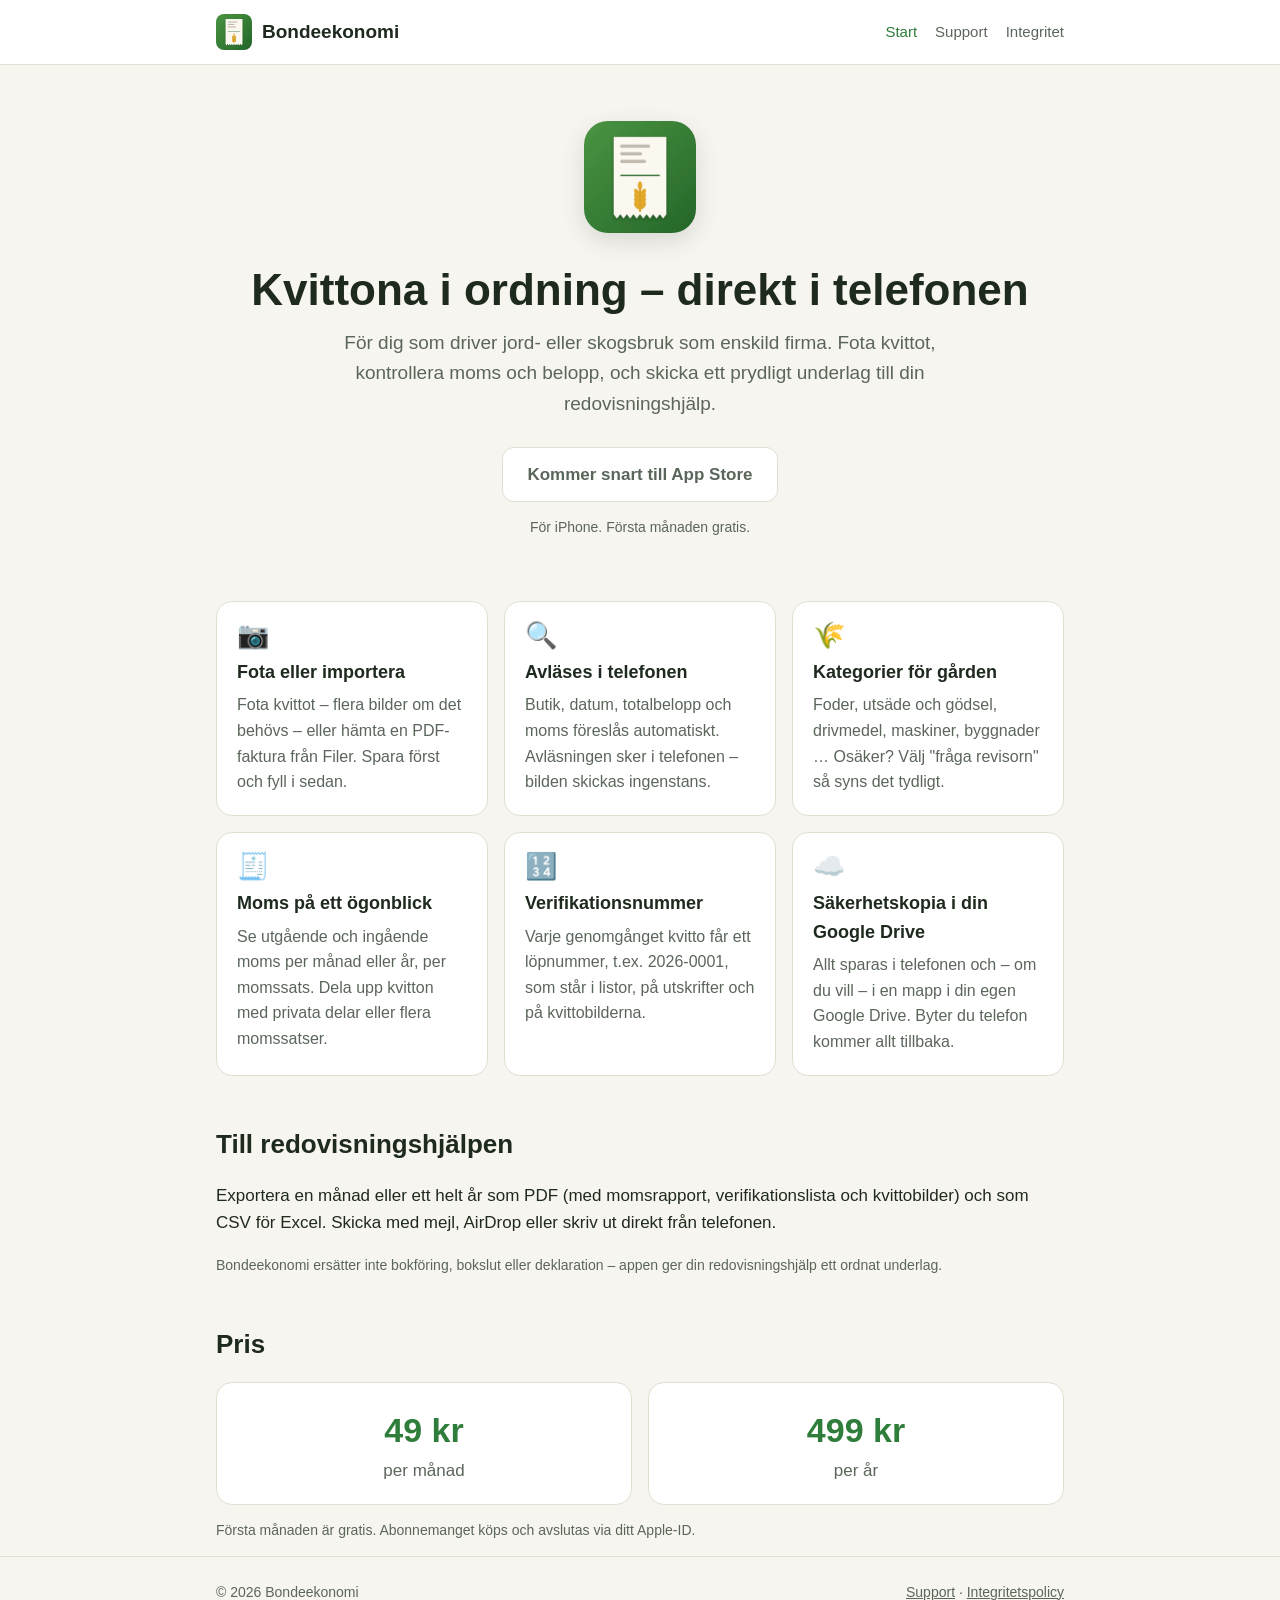
==== index.html @ 853d25a6 "Hemsida: startsida, integritetspolicy och support" ====
<!doctype html>
<html lang="sv">
<head>
  <meta charset="utf-8">
  <meta name="viewport" content="width=device-width, initial-scale=1">
  <title>Bondeekonomi – kvitton för jord- och skogsbruk</title>
  <meta name="description" content="Fota kvitton och fakturor, få moms och belopp avlästa direkt i telefonen och ge redovisningshjälpen ett ordnat underlag. För enskilda näringsidkare inom jord- och skogsbruk.">
  <link rel="icon" href="ikon.png" type="image/png">
  <link rel="apple-touch-icon" href="apple-touch-icon.png">
  <link rel="stylesheet" href="stil.css">
</head>
<body>
  <header class="huvud">
    <div class="ram">
      <a class="logga" href="./"><img src="ikon.png" alt="">Bondeekonomi</a>
      <nav class="meny">
        <a href="./" aria-current="page">Start</a>
        <a href="support.html">Support</a>
        <a href="integritetspolicy.html">Integritet</a>
      </nav>
    </div>
  </header>

  <main class="ram">
    <section class="topp">
      <img src="ikon.png" alt="Bondeekonomis ikon">
      <h1>Kvittona i ordning – direkt i telefonen</h1>
      <p class="ingress">För dig som driver jord- eller skogsbruk som enskild firma. Fota kvittot, kontrollera moms och belopp, och skicka ett prydligt underlag till din redovisningshjälp.</p>
      <span class="knapp inaktiv" aria-disabled="true">Kommer snart till App Store</span>
      <p class="liten">För iPhone. Första månaden gratis.</p>
    </section>

    <div class="rutnät">
      <div class="kort">
        <div class="symbol" aria-hidden="true">📷</div>
        <h3>Fota eller importera</h3>
        <p>Fota kvittot – flera bilder om det behövs – eller hämta en PDF-faktura från Filer. Spara först och fyll i sedan.</p>
      </div>
      <div class="kort">
        <div class="symbol" aria-hidden="true">🔍</div>
        <h3>Avläses i telefonen</h3>
        <p>Butik, datum, totalbelopp och moms föreslås automatiskt. Avläsningen sker i telefonen – bilden skickas ingenstans.</p>
      </div>
      <div class="kort">
        <div class="symbol" aria-hidden="true">🌾</div>
        <h3>Kategorier för gården</h3>
        <p>Foder, utsäde och gödsel, drivmedel, maskiner, byggnader … Osäker? Välj "fråga revisorn" så syns det tydligt.</p>
      </div>
      <div class="kort">
        <div class="symbol" aria-hidden="true">🧾</div>
        <h3>Moms på ett ögonblick</h3>
        <p>Se utgående och ingående moms per månad eller år, per momssats. Dela upp kvitton med privata delar eller flera momssatser.</p>
      </div>
      <div class="kort">
        <div class="symbol" aria-hidden="true">🔢</div>
        <h3>Verifikationsnummer</h3>
        <p>Varje genomgånget kvitto får ett löpnummer, t.ex. 2026-0001, som står i listor, på utskrifter och på kvittobilderna.</p>
      </div>
      <div class="kort">
        <div class="symbol" aria-hidden="true">☁️</div>
        <h3>Säkerhetskopia i din Google Drive</h3>
        <p>Allt sparas i telefonen och – om du vill – i en mapp i din egen Google Drive. Byter du telefon kommer allt tillbaka.</p>
      </div>
    </div>

    <h2>Till redovisningshjälpen</h2>
    <p>Exportera en månad eller ett helt år som PDF (med momsrapport, verifikationslista och kvittobilder) och som CSV för Excel. Skicka med mejl, AirDrop eller skriv ut direkt från telefonen.</p>
    <p class="liten">Bondeekonomi ersätter inte bokföring, bokslut eller deklaration – appen ger din redovisningshjälp ett ordnat underlag.</p>

    <h2>Pris</h2>
    <div class="priser">
      <div class="kort pris">
        <div class="belopp">49 kr</div>
        <div class="period">per månad</div>
      </div>
      <div class="kort pris">
        <div class="belopp">499 kr</div>
        <div class="period">per år</div>
      </div>
    </div>
    <p class="liten">Första månaden är gratis. Abonnemanget köps och avslutas via ditt Apple-ID.</p>
  </main>

  <footer class="fot">
    <div class="ram">
      <span>© 2026 Bondeekonomi</span>
      <span><a href="support.html">Support</a> · <a href="integritetspolicy.html">Integritetspolicy</a></span>
    </div>
  </footer>
</body>
</html>
---- stil.css ----
/* Bondeekonomi – gemensam stil för hemsidan. Inga externa resurser. */

:root {
  --bakgrund: #f7f5ef;
  --yta: #ffffff;
  --text: #1f2a1f;
  --dov: #5b665b;
  --grön: #2f7d3a;
  --grön-mörk: #23612c;
  --grön-ljus: #e6f0e3;
  --guld: #d9a12b;
  --kant: #e2ded2;
  --fyll-i: #fff3c4;
  color-scheme: light;
}

@media (prefers-color-scheme: dark) {
  :root {
    --bakgrund: #141a14;
    --yta: #1d251d;
    --text: #e8ece6;
    --dov: #a3ada2;
    --grön: #5fb36b;
    --grön-mörk: #7cc887;
    --grön-ljus: #1f2e20;
    --guld: #e5b54a;
    --kant: #2e3a2e;
    --fyll-i: #4a4020;
    color-scheme: dark;
  }
}

* { box-sizing: border-box; }

html { -webkit-text-size-adjust: 100%; }

body {
  margin: 0;
  background: var(--bakgrund);
  color: var(--text);
  font: 17px/1.6 -apple-system, BlinkMacSystemFont, "Segoe UI", Roboto, "Helvetica Neue", Arial, sans-serif;
}

a { color: var(--grön); }
a:hover { color: var(--grön-mörk); }

.ram {
  max-width: 880px;
  margin: 0 auto;
  padding: 0 16px;
}

/* Sidhuvud */
.huvud {
  border-bottom: 1px solid var(--kant);
  background: var(--yta);
}
.huvud .ram {
  display: flex;
  align-items: center;
  justify-content: space-between;
  gap: 12px;
  min-height: 64px;
  flex-wrap: wrap;
}
.logga {
  display: flex;
  align-items: center;
  gap: 10px;
  color: var(--text);
  text-decoration: none;
  font-weight: 700;
  font-size: 19px;
}
.logga img { width: 36px; height: 36px; border-radius: 8px; }
.meny { display: flex; gap: 18px; flex-wrap: wrap; font-size: 15px; }
.meny a { text-decoration: none; color: var(--dov); }
.meny a:hover, .meny a[aria-current="page"] { color: var(--grön); }

/* Startsidans topp */
.topp {
  padding: 56px 0 40px;
  text-align: center;
}
.topp img { width: 112px; height: 112px; border-radius: 24px; box-shadow: 0 8px 24px rgba(0, 0, 0, .12); }
.topp h1 { font-size: clamp(30px, 6vw, 44px); line-height: 1.15; margin: 24px 0 12px; }
.topp p.ingress { font-size: 19px; color: var(--dov); max-width: 620px; margin: 0 auto 28px; }

.knapp {
  display: inline-block;
  background: var(--grön);
  color: #fff;
  padding: 13px 24px;
  border-radius: 12px;
  font-weight: 600;
  text-decoration: none;
}
.knapp:hover { background: var(--grön-mörk); color: #fff; }
.knapp.inaktiv,
.knapp.inaktiv:hover { background: var(--yta); color: var(--dov); border: 1px solid var(--kant); cursor: default; }
.liten { font-size: 14px; color: var(--dov); }

/* Kort med funktioner */
.rutnät {
  display: grid;
  grid-template-columns: repeat(auto-fit, minmax(240px, 1fr));
  gap: 16px;
  margin: 8px 0 48px;
}
.kort {
  background: var(--yta);
  border: 1px solid var(--kant);
  border-radius: 16px;
  padding: 20px;
}
.kort h3 { margin: 0 0 6px; font-size: 18px; }
.kort p { margin: 0; color: var(--dov); font-size: 16px; }
.kort .symbol { font-size: 26px; line-height: 1; margin-bottom: 10px; }

h2 { font-size: 26px; margin: 48px 0 16px; }

/* Pris */
.priser {
  display: grid;
  grid-template-columns: repeat(auto-fit, minmax(220px, 1fr));
  gap: 16px;
}
.pris { text-align: center; }
.pris .belopp { font-size: 34px; font-weight: 700; color: var(--grön); }
.pris .period { color: var(--dov); }

/* Textsidor (policy, support) */
.text { padding-top: 32px; padding-bottom: 48px; }
.text h1 { font-size: clamp(28px, 5vw, 38px); line-height: 1.2; margin: 0 0 8px; }
.text h2 { font-size: 22px; margin: 36px 0 10px; }
.text li { margin: 4px 0; }
.ruta {
  background: var(--grön-ljus);
  border: 1px solid var(--kant);
  border-left: 4px solid var(--grön);
  border-radius: 12px;
  padding: 16px 20px;
  margin: 20px 0;
}
.ruta ul { margin: 0; padding-left: 20px; }

details {
  background: var(--yta);
  border: 1px solid var(--kant);
  border-radius: 12px;
  padding: 14px 18px;
  margin: 10px 0;
}
summary { cursor: pointer; font-weight: 600; }
details p, details ol, details ul { margin: 10px 0 0; color: var(--text); }

/* Uppgifter som ägaren ska fylla i innan sidan publiceras. */
.fyll-i { background: var(--fyll-i); padding: 0 4px; border-radius: 4px; }

/* Sidfot */
.fot {
  border-top: 1px solid var(--kant);
  padding: 24px 0 40px;
  font-size: 14px;
  color: var(--dov);
}
.fot .ram { display: flex; flex-wrap: wrap; gap: 8px 24px; justify-content: space-between; }
.fot a { color: var(--dov); }
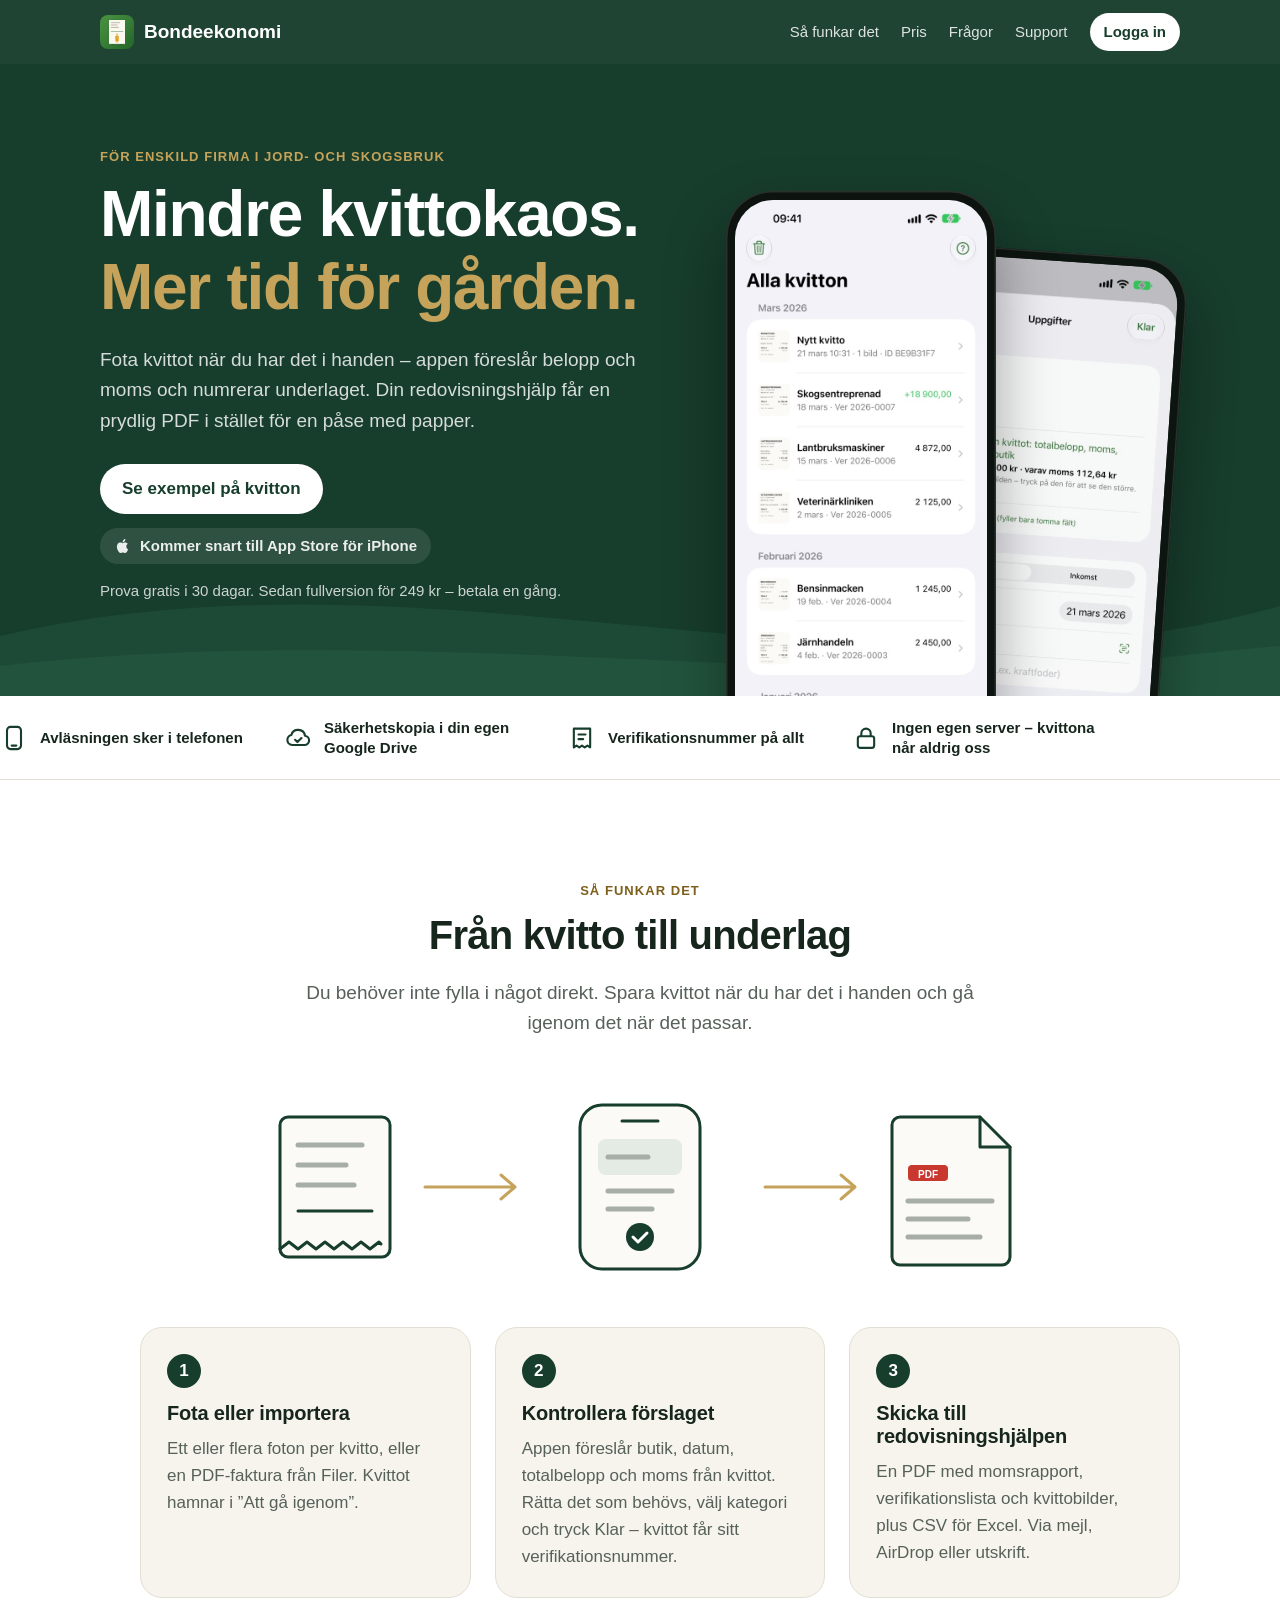
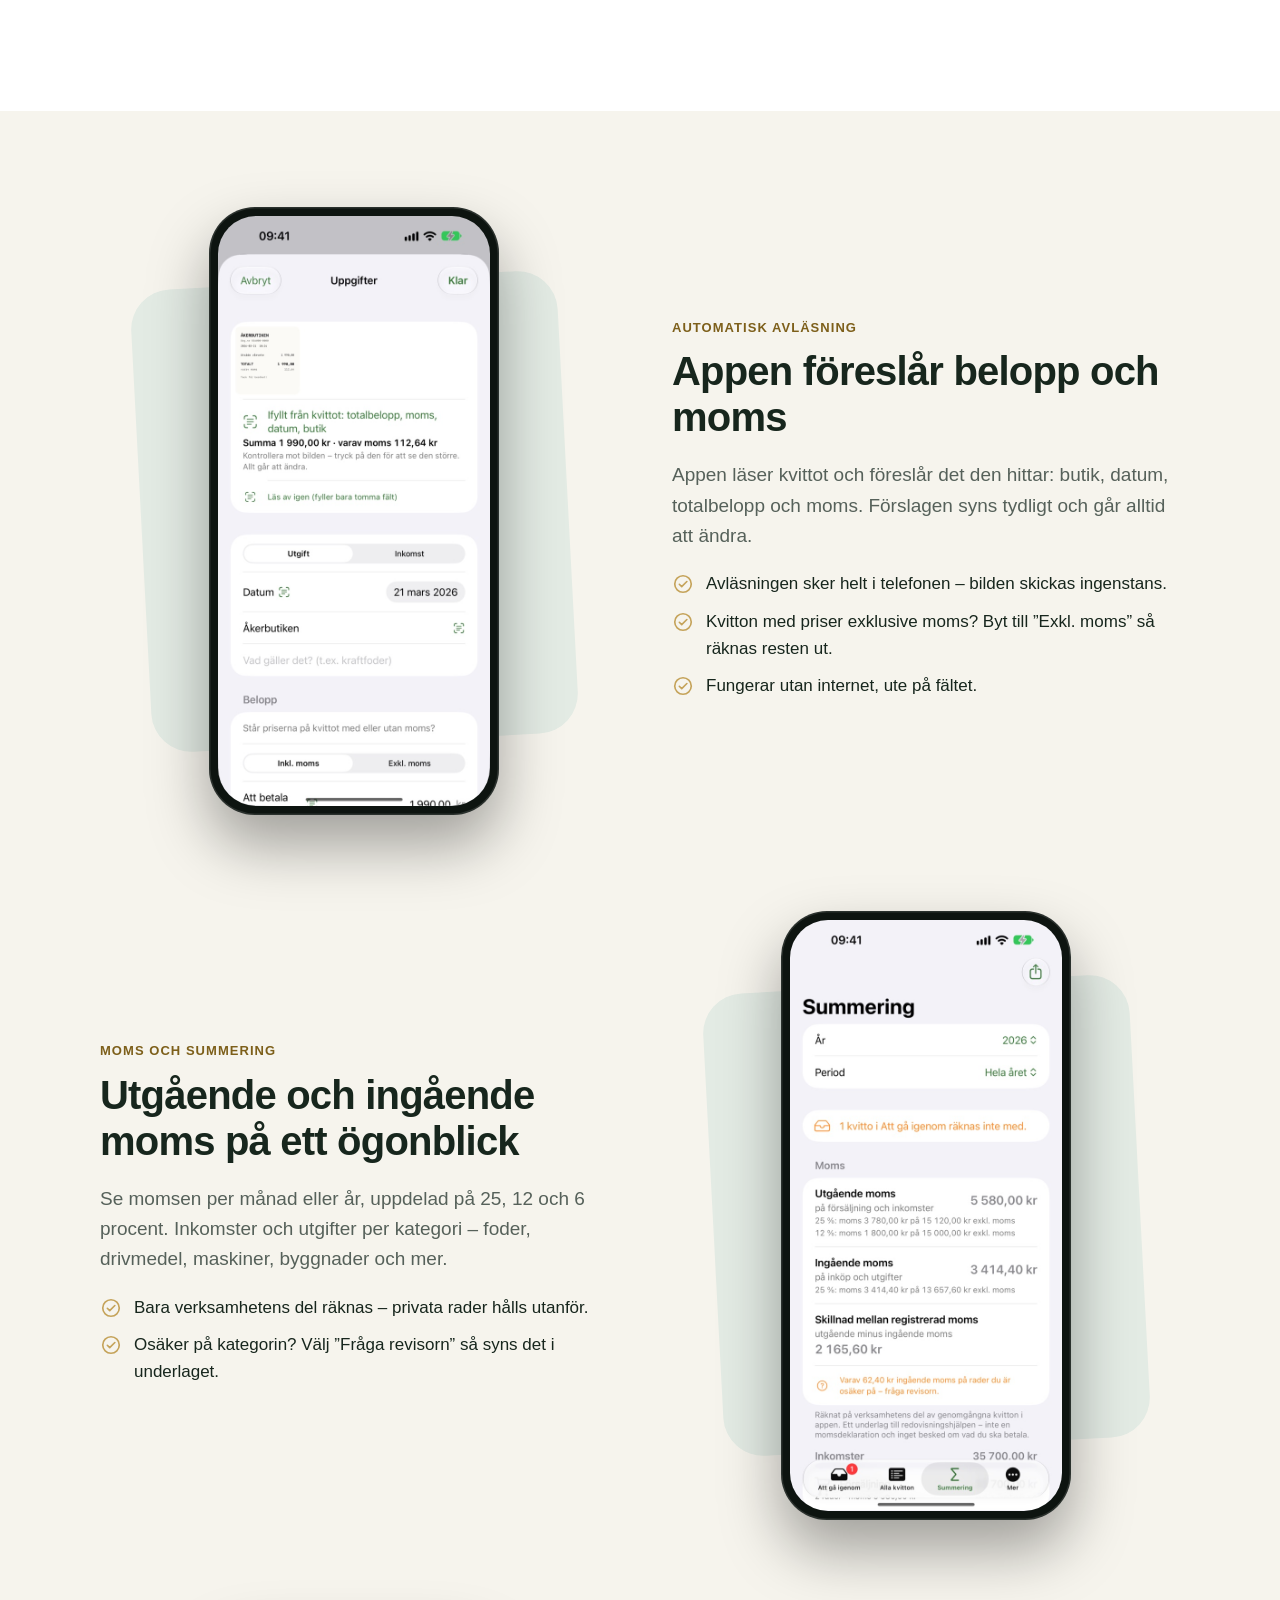
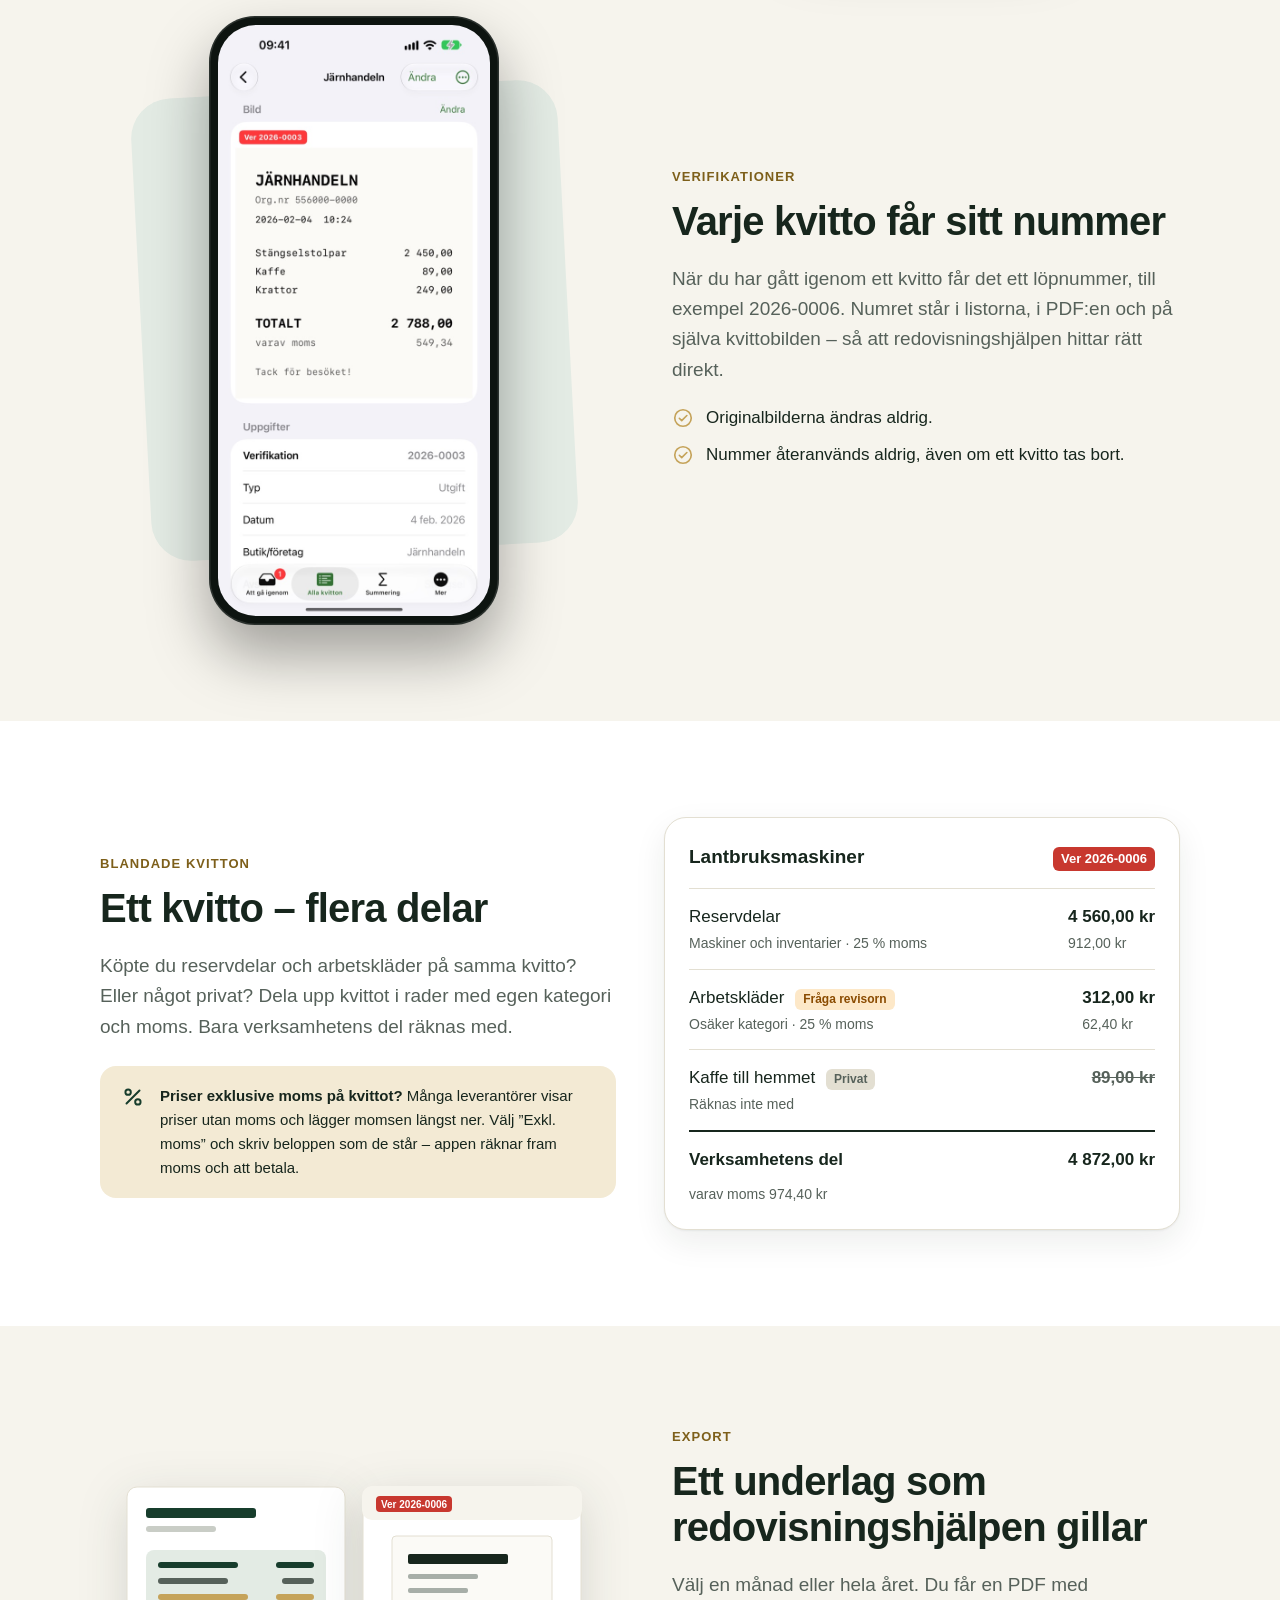
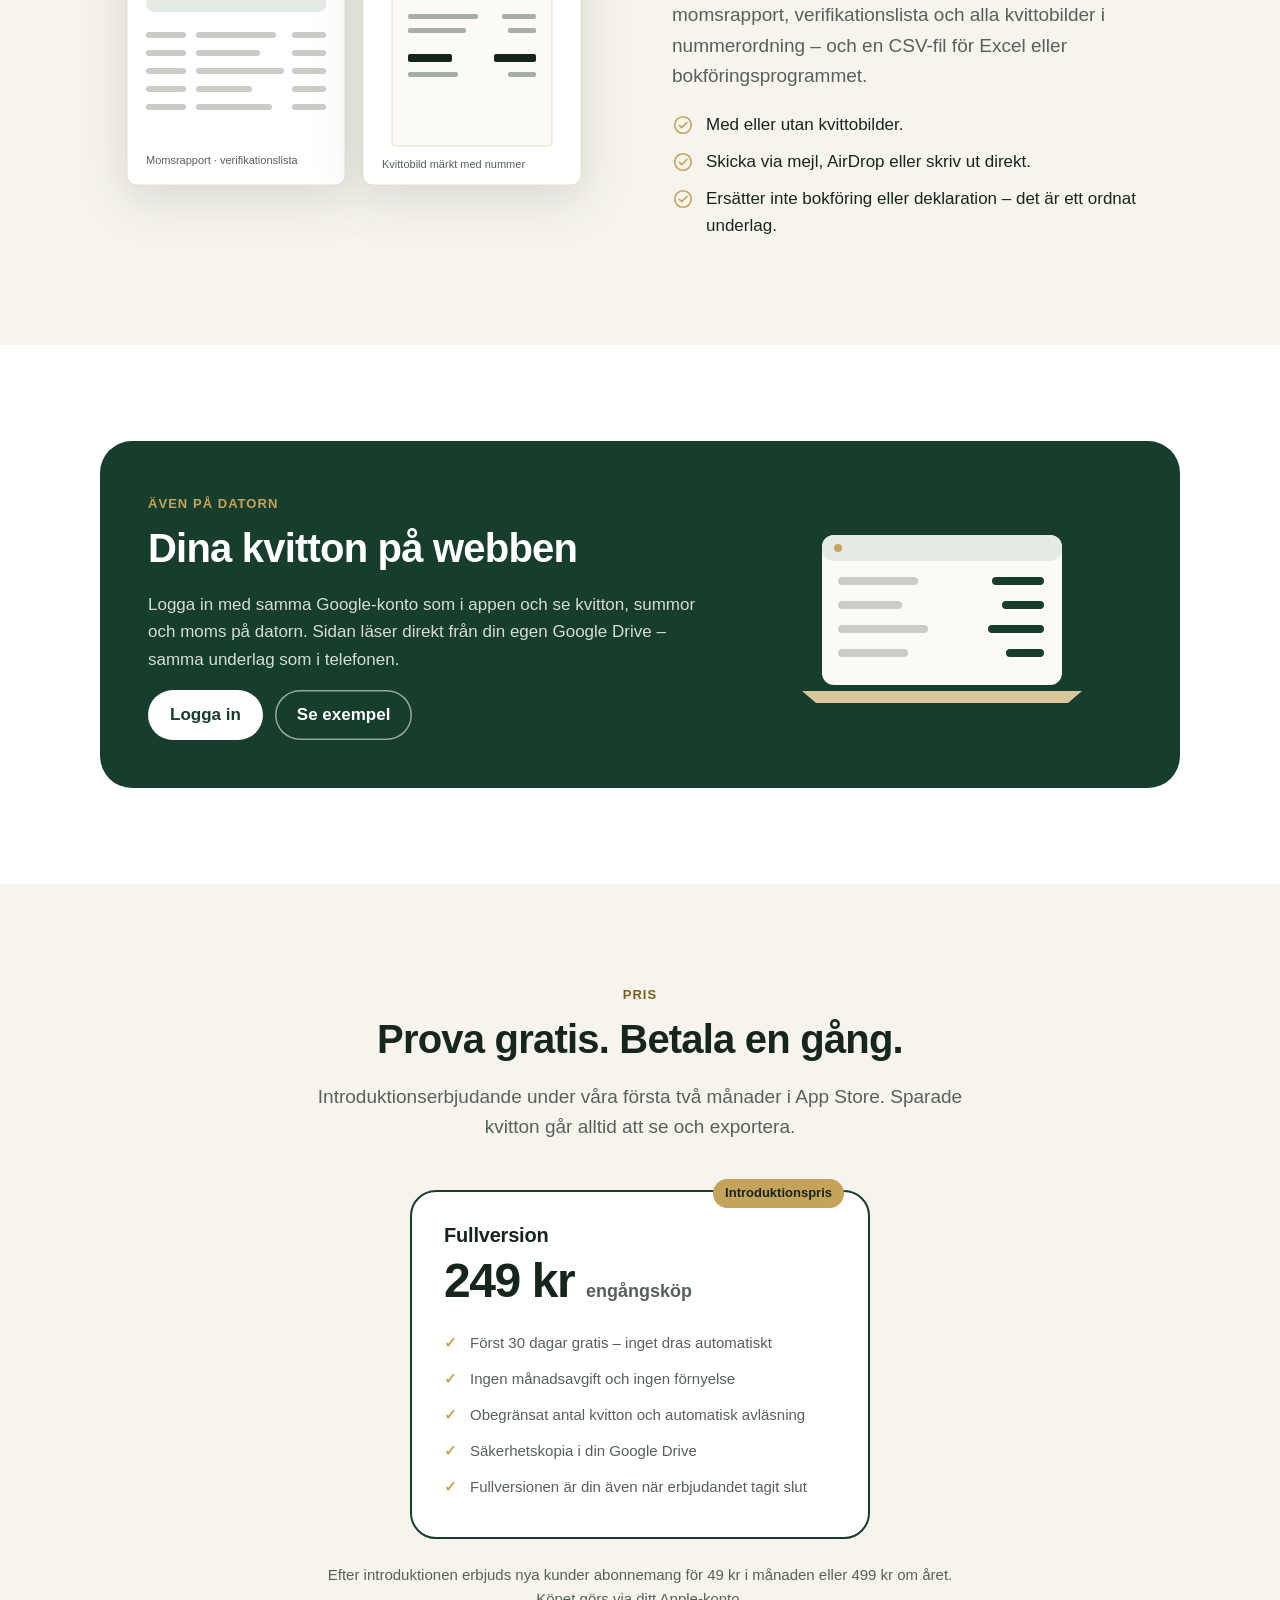
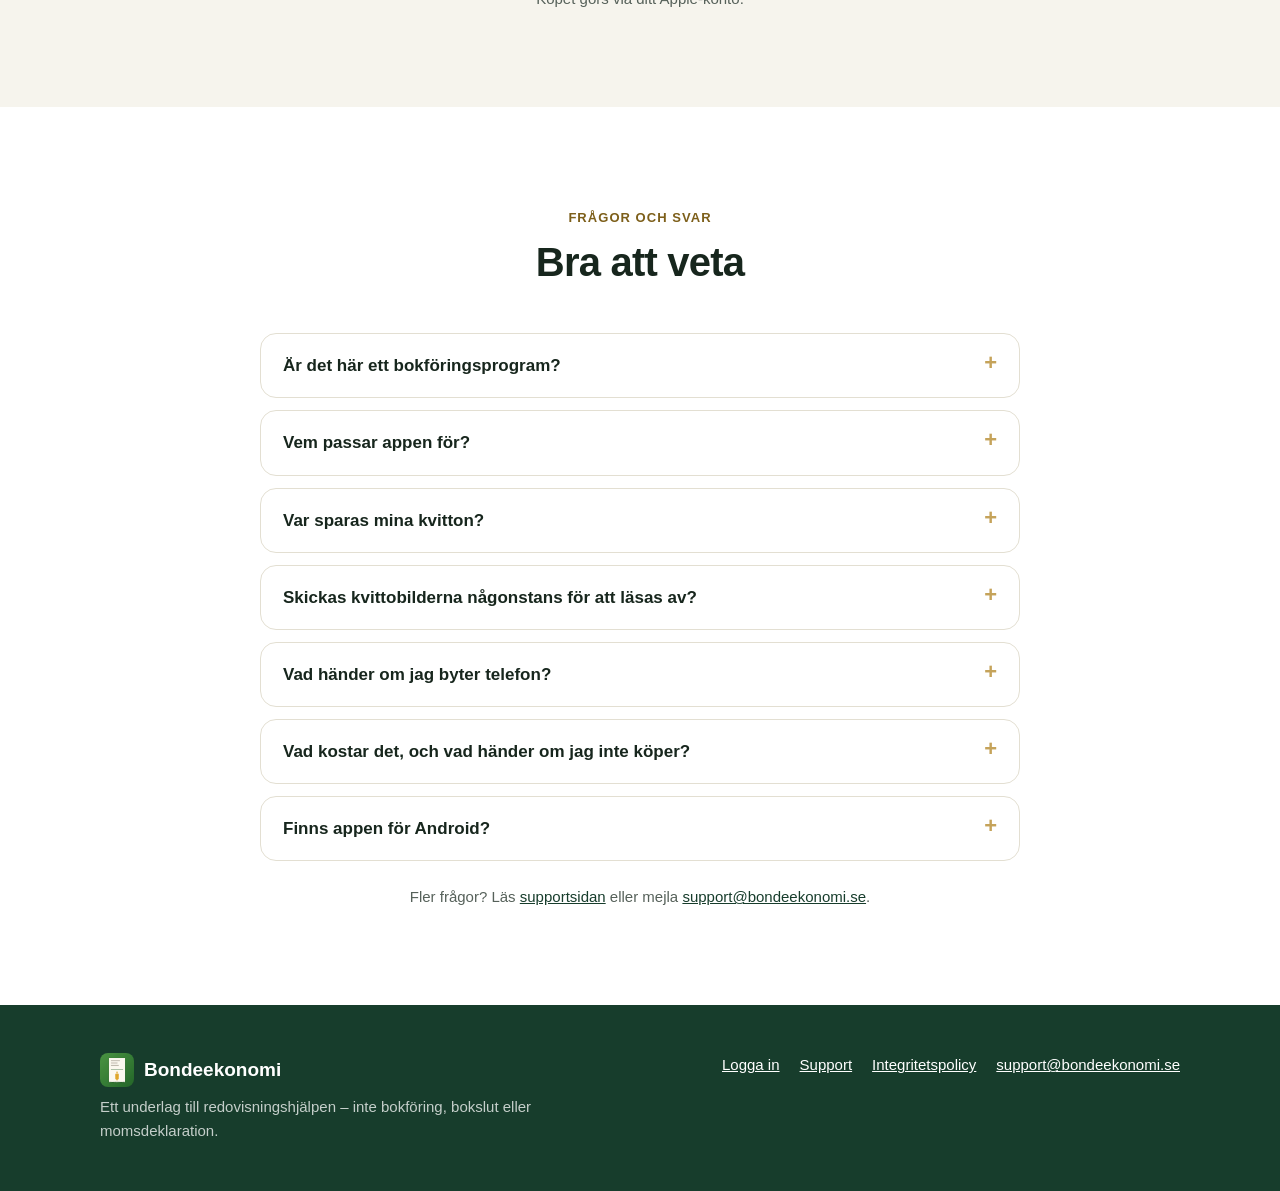
==== commit ac40fe53: "Ny startsida, fullversion 249 kr med 30 dagar gratis, RevenueCat i policyn, varning för olästa kvitt" ====
--- a/index.html
+++ b/index.html
@@ -3,88 +3,326 @@
 <head>
   <meta charset="utf-8">
   <meta name="viewport" content="width=device-width, initial-scale=1">
-  <title>Bondeekonomi – kvitton för jord- och skogsbruk</title>
-  <meta name="description" content="Fota kvitton och fakturor, få moms och belopp avlästa direkt i telefonen och ge redovisningshjälpen ett ordnat underlag. För enskilda näringsidkare inom jord- och skogsbruk.">
+  <title>Bondeekonomi – kvitton och moms för jord- och skogsbruk</title>
+  <meta name="description" content="Fota kvitton och fakturor, få belopp och moms avlästa direkt i telefonen och ge redovisningshjälpen ett ordnat underlag med verifikationsnummer. För enskild firma inom jord- och skogsbruk.">
+  <meta name="theme-color" content="#173d2c">
+  <link rel="canonical" href="https://bondeekonomi.se/">
+  <meta property="og:type" content="website">
+  <meta property="og:locale" content="sv_SE">
+  <meta property="og:site_name" content="Bondeekonomi">
+  <meta property="og:title" content="Bondeekonomi – mindre kvittokaos, mer tid för gården">
+  <meta property="og:description" content="Kvittoappen för enskild firma inom jord- och skogsbruk. Fota, kontrollera moms och skicka ett ordnat underlag till redovisningshjälpen.">
+  <meta property="og:url" content="https://bondeekonomi.se/">
+  <meta property="og:image" content="https://bondeekonomi.se/bilder/delning.jpg">
+  <meta property="og:image:width" content="1200">
+  <meta property="og:image:height" content="630">
+  <meta name="twitter:card" content="summary_large_image">
   <link rel="icon" href="ikon.png" type="image/png">
   <link rel="apple-touch-icon" href="apple-touch-icon.png">
-  <link rel="stylesheet" href="stil.css">
+  <link rel="stylesheet" href="hem.css">
 </head>
 <body>
+  <a class="hoppa" href="#innehåll">Hoppa till innehållet</a>
+
+  <!-- Återanvända linjeikoner -->
+  <svg width="0" height="0" style="position:absolute" aria-hidden="true">
+    <defs>
+      <symbol id="i-kamera" viewBox="0 0 24 24"><path d="M4 8h3l2-3h6l2 3h3a1 1 0 0 1 1 1v9a1 1 0 0 1-1 1H4a1 1 0 0 1-1-1V9a1 1 0 0 1 1-1z" fill="none" stroke="currentColor" stroke-width="1.8" stroke-linejoin="round"/><circle cx="12" cy="13" r="3.5" fill="none" stroke="currentColor" stroke-width="1.8"/></symbol>
+      <symbol id="i-telefon" viewBox="0 0 24 24"><rect x="6" y="2.5" width="12" height="19" rx="3" fill="none" stroke="currentColor" stroke-width="1.8"/><path d="M10 18.5h4" stroke="currentColor" stroke-width="1.8" stroke-linecap="round"/></symbol>
+      <symbol id="i-moln" viewBox="0 0 24 24"><path d="M7 18h10.5a4 4 0 0 0 .5-7.97A6 6 0 0 0 6.3 9.5 4.3 4.3 0 0 0 7 18z" fill="none" stroke="currentColor" stroke-width="1.8" stroke-linejoin="round"/><path d="m9.5 13.5 2 2 3.5-3.5" fill="none" stroke="currentColor" stroke-width="1.8" stroke-linecap="round" stroke-linejoin="round"/></symbol>
+      <symbol id="i-nummer" viewBox="0 0 24 24"><path d="M5 4h14v16l-2.3-1.5L14.3 20 12 18.5 9.7 20l-2.4-1.5L5 20z" fill="none" stroke="currentColor" stroke-width="1.8" stroke-linejoin="round"/><path d="M9 9h6M9 13h4" stroke="currentColor" stroke-width="1.8" stroke-linecap="round"/></symbol>
+      <symbol id="i-lås" viewBox="0 0 24 24"><rect x="5" y="10.5" width="14" height="10" rx="2" fill="none" stroke="currentColor" stroke-width="1.8"/><path d="M8 10.5V8a4 4 0 0 1 8 0v2.5" fill="none" stroke="currentColor" stroke-width="1.8"/></symbol>
+      <symbol id="i-bock" viewBox="0 0 24 24"><circle cx="12" cy="12" r="9" fill="none" stroke="currentColor" stroke-width="1.8"/><path d="m8 12.3 2.6 2.6L16.2 9.3" fill="none" stroke="currentColor" stroke-width="1.8" stroke-linecap="round" stroke-linejoin="round"/></symbol>
+      <symbol id="i-apple" viewBox="0 0 24 24"><path fill="currentColor" d="M16.4 12.6c0-2.3 1.9-3.4 2-3.5-1.1-1.6-2.8-1.8-3.4-1.8-1.4-.1-2.8.9-3.5.9s-1.9-.9-3.1-.8c-1.6 0-3 .9-3.8 2.3-1.6 2.8-.4 7 1.2 9.3.8 1.1 1.7 2.4 2.9 2.3 1.2 0 1.6-.7 3-.7s1.8.7 3.1.7c1.3 0 2.1-1.1 2.8-2.3.9-1.3 1.3-2.6 1.3-2.6s-2.5-1-2.5-3.8zM14.2 5.8c.6-.8 1.1-1.9 1-3-1 0-2.1.7-2.8 1.5-.6.7-1.1 1.8-1 2.9 1.1.1 2.1-.6 2.8-1.4z"/></symbol>
+      <symbol id="i-procent" viewBox="0 0 24 24"><path d="M18 6 6 18" stroke="currentColor" stroke-width="1.8" stroke-linecap="round"/><circle cx="7.5" cy="7.5" r="2.5" fill="none" stroke="currentColor" stroke-width="1.8"/><circle cx="16.5" cy="16.5" r="2.5" fill="none" stroke="currentColor" stroke-width="1.8"/></symbol>
+    </defs>
+  </svg>
+
   <header class="huvud">
     <div class="ram">
-      <a class="logga" href="./"><img src="ikon.png" alt="">Bondeekonomi</a>
-      <nav class="meny">
-        <a href="./" aria-current="page">Start</a>
+      <a class="logga" href="./"><img src="ikon.png" alt="" width="34" height="34">Bondeekonomi</a>
+      <nav class="meny" aria-label="Huvudmeny">
+        <a href="#så-funkar-det">Så funkar det</a>
+        <a href="#pris">Pris</a>
+        <a href="#frågor">Frågor</a>
         <a href="support.html">Support</a>
-        <a href="integritetspolicy.html">Integritet</a>
+        <a class="logga-in" href="app/">Logga in</a>
       </nav>
     </div>
   </header>
 
-  <main class="ram">
+  <main id="innehåll">
+    <!-- Topp -->
     <section class="topp">
-      <img src="ikon.png" alt="Bondeekonomis ikon">
-      <h1>Kvittona i ordning – direkt i telefonen</h1>
-      <p class="ingress">För dig som driver jord- eller skogsbruk som enskild firma. Fota kvittot, kontrollera moms och belopp, och skicka ett prydligt underlag till din redovisningshjälp.</p>
-      <span class="knapp inaktiv" aria-disabled="true">Kommer snart till App Store</span>
-      <p class="liten">För iPhone. Första månaden gratis.</p>
-    </section>
-
-    <div class="rutnät">
-      <div class="kort">
-        <div class="symbol" aria-hidden="true">📷</div>
-        <h3>Fota eller importera</h3>
-        <p>Fota kvittot – flera bilder om det behövs – eller hämta en PDF-faktura från Filer. Spara först och fyll i sedan.</p>
-      </div>
-      <div class="kort">
-        <div class="symbol" aria-hidden="true">🔍</div>
-        <h3>Avläses i telefonen</h3>
-        <p>Butik, datum, totalbelopp och moms föreslås automatiskt. Avläsningen sker i telefonen – bilden skickas ingenstans.</p>
-      </div>
-      <div class="kort">
-        <div class="symbol" aria-hidden="true">🌾</div>
-        <h3>Kategorier för gården</h3>
-        <p>Foder, utsäde och gödsel, drivmedel, maskiner, byggnader … Osäker? Välj "fråga revisorn" så syns det tydligt.</p>
-      </div>
-      <div class="kort">
-        <div class="symbol" aria-hidden="true">🧾</div>
-        <h3>Moms på ett ögonblick</h3>
-        <p>Se utgående och ingående moms per månad eller år, per momssats. Dela upp kvitton med privata delar eller flera momssatser.</p>
-      </div>
-      <div class="kort">
-        <div class="symbol" aria-hidden="true">🔢</div>
-        <h3>Verifikationsnummer</h3>
-        <p>Varje genomgånget kvitto får ett löpnummer, t.ex. 2026-0001, som står i listor, på utskrifter och på kvittobilderna.</p>
-      </div>
-      <div class="kort">
-        <div class="symbol" aria-hidden="true">☁️</div>
-        <h3>Säkerhetskopia i din Google Drive</h3>
-        <p>Allt sparas i telefonen och – om du vill – i en mapp i din egen Google Drive. Byter du telefon kommer allt tillbaka.</p>
-      </div>
-    </div>
-
-    <h2>Till redovisningshjälpen</h2>
-    <p>Exportera en månad eller ett helt år som PDF (med momsrapport, verifikationslista och kvittobilder) och som CSV för Excel. Skicka med mejl, AirDrop eller skriv ut direkt från telefonen.</p>
-    <p class="liten">Bondeekonomi ersätter inte bokföring, bokslut eller deklaration – appen ger din redovisningshjälp ett ordnat underlag.</p>
-
-    <h2>Pris</h2>
-    <div class="priser">
-      <div class="kort pris">
-        <div class="belopp">49 kr</div>
-        <div class="period">per månad</div>
-      </div>
-      <div class="kort pris">
-        <div class="belopp">499 kr</div>
-        <div class="period">per år</div>
-      </div>
-    </div>
-    <p class="liten">Första månaden är gratis. Abonnemanget köps och avslutas via ditt Apple-ID.</p>
+      <svg class="åkrar" viewBox="0 0 1440 180" preserveAspectRatio="none" aria-hidden="true">
+        <path d="M0 120 C240 70 480 90 720 110 S1200 150 1440 90 V180 H0Z" fill="#1d4a36"/>
+        <path d="M0 150 C300 120 600 140 900 150 S1300 140 1440 130 V180 H0Z" fill="#22543d"/>
+      </svg>
+      <div class="ram">
+        <div class="topp-text">
+          <span class="etikett">För enskild firma i jord- och skogsbruk</span>
+          <h1>Mindre kvittokaos. <em>Mer tid för gården.</em></h1>
+          <p class="ingress">Fota kvittot när du har det i handen – appen föreslår belopp och moms och numrerar underlaget. Din redovisningshjälp får en prydlig PDF i stället för en påse med papper.</p>
+          <div class="knappar">
+            <a class="knapp ljus" href="app/?demo">Se exempel på kvitton</a>
+          </div>
+          <p class="status"><svg aria-hidden="true"><use href="#i-apple"/></svg>Kommer snart till App Store för iPhone</p>
+          <p class="liten">Prova gratis i 30 dagar. Sedan fullversion för 249 kr – betala en gång.</p>
+        </div>
+        <div class="telefoner" aria-hidden="true">
+          <div class="telefon"><img src="bilder/kvitton.jpg" alt="" width="600" height="1303"></div>
+          <div class="telefon"><img src="bilder/avlasning.jpg" alt="" width="600" height="1303" loading="lazy"></div>
+        </div>
+      </div>
+    </section>
+
+    <!-- Förtroende -->
+    <section class="fakta-rad" aria-label="Kort om appen">
+      <ul class="ram">
+        <li><svg aria-hidden="true"><use href="#i-telefon"/></svg>Avläsningen sker i telefonen</li>
+        <li><svg aria-hidden="true"><use href="#i-moln"/></svg>Säkerhetskopia i din egen Google Drive</li>
+        <li><svg aria-hidden="true"><use href="#i-nummer"/></svg>Verifikationsnummer på allt</li>
+        <li><svg aria-hidden="true"><use href="#i-lås"/></svg>Ingen egen server – kvittona når aldrig oss</li>
+      </ul>
+    </section>
+
+    <!-- Så funkar det -->
+    <section class="avsnitt vit" id="så-funkar-det">
+      <div class="ram">
+        <div class="rubrik">
+          <span class="etikett">Så funkar det</span>
+          <h2>Från kvitto till underlag</h2>
+          <p class="ingress">Du behöver inte fylla i något direkt. Spara kvittot när du har det i handen och gå igenom det när det passar.</p>
+        </div>
+
+        <svg class="flöde" viewBox="0 0 860 200" role="img" aria-label="Ett kvitto blir ett granskat underlag och sedan en PDF till redovisningshjälpen">
+          <g fill="none" stroke-width="3" stroke-linecap="round" stroke-linejoin="round">
+            <!-- Kvitto -->
+            <rect x="70" y="30" width="110" height="140" rx="8" fill="#fbfaf6" stroke="#173d2c"/>
+            <path d="M70 162 l9 -7 l9 7 l9 -7 l9 7 l9 -7 l9 7 l9 -7 l9 7 l9 -7 l9 7 l9 -7 l2 2" stroke="#173d2c"/>
+            <path d="M88 58h64M88 78h48M88 98h56" stroke="#a7aea8" stroke-width="5"/>
+            <path d="M88 124h74" stroke="#173d2c"/>
+            <!-- Pil -->
+            <path d="M215 100h90m-14 -12 14 12 -14 12" stroke="#c5a35a"/>
+            <!-- Telefon med bock -->
+            <rect x="370" y="18" width="120" height="164" rx="22" fill="#fbfaf6" stroke="#173d2c"/>
+            <path d="M412 34h36" stroke="#173d2c"/>
+            <rect x="388" y="52" width="84" height="36" rx="8" fill="#e3ebe4" stroke="none"/>
+            <path d="M398 70h40M398 104h64M398 122h44" stroke="#a7aea8" stroke-width="5"/>
+            <circle cx="430" cy="150" r="14" fill="#173d2c" stroke="none"/>
+            <path d="m423 150 5 5 9 -9" stroke="#fff"/>
+            <!-- Pil -->
+            <path d="M555 100h90m-14 -12 14 12 -14 12" stroke="#c5a35a"/>
+            <!-- PDF -->
+            <path d="M690 30h80l30 30v110a8 8 0 0 1-8 8H690a8 8 0 0 1-8-8V38a8 8 0 0 1 8-8z" fill="#fbfaf6" stroke="#173d2c"/>
+            <path d="M770 30v30h30" stroke="#173d2c"/>
+            <rect x="698" y="78" width="40" height="16" rx="4" fill="#c8382f" stroke="none"/>
+            <path d="M698 114h84M698 132h60M698 150h72" stroke="#a7aea8" stroke-width="5"/>
+          </g>
+          <text x="742" y="91" text-anchor="middle" font-size="10" font-weight="700" fill="#fff" font-family="-apple-system, sans-serif" transform="translate(-24 0)">PDF</text>
+        </svg>
+
+        <ol class="steg">
+          <li><h3>Fota eller importera</h3><p>Ett eller flera foton per kvitto, eller en PDF-faktura från Filer. Kvittot hamnar i ”Att gå igenom”.</p></li>
+          <li><h3>Kontrollera förslaget</h3><p>Appen föreslår butik, datum, totalbelopp och moms från kvittot. Rätta det som behövs, välj kategori och tryck Klar – kvittot får sitt verifikationsnummer.</p></li>
+          <li><h3>Skicka till redovisningshjälpen</h3><p>En PDF med momsrapport, verifikationslista och kvittobilder, plus CSV för Excel. Via mejl, AirDrop eller utskrift.</p></li>
+        </ol>
+      </div>
+    </section>
+
+    <!-- Funktioner -->
+    <section class="avsnitt">
+      <div class="ram">
+        <div class="funktion">
+          <div class="funktion-bild"><div class="telefon"><img src="bilder/avlasning.jpg" alt="Appen har fyllt i totalbelopp, moms, datum och butik från ett kvitto från Åkerbutiken" width="600" height="1303" loading="lazy"></div></div>
+          <div>
+            <span class="etikett">Automatisk avläsning</span>
+            <h2>Appen föreslår belopp och moms</h2>
+            <p class="ingress">Appen läser kvittot och föreslår det den hittar: butik, datum, totalbelopp och moms. Förslagen syns tydligt och går alltid att ändra.</p>
+            <ul>
+              <li><svg aria-hidden="true"><use href="#i-bock"/></svg>Avläsningen sker helt i telefonen – bilden skickas ingenstans.</li>
+              <li><svg aria-hidden="true"><use href="#i-bock"/></svg>Kvitton med priser exklusive moms? Byt till ”Exkl. moms” så räknas resten ut.</li>
+              <li><svg aria-hidden="true"><use href="#i-bock"/></svg>Fungerar utan internet, ute på fältet.</li>
+            </ul>
+          </div>
+        </div>
+
+        <div class="funktion vänd">
+          <div class="funktion-bild"><div class="telefon"><img src="bilder/moms.jpg" alt="Summeringen visar utgående moms, ingående moms och skillnaden för året" width="600" height="1303" loading="lazy"></div></div>
+          <div>
+            <span class="etikett">Moms och summering</span>
+            <h2>Utgående och ingående moms på ett ögonblick</h2>
+            <p class="ingress">Se momsen per månad eller år, uppdelad på 25, 12 och 6 procent. Inkomster och utgifter per kategori – foder, drivmedel, maskiner, byggnader och mer.</p>
+            <ul>
+              <li><svg aria-hidden="true"><use href="#i-bock"/></svg>Bara verksamhetens del räknas – privata rader hålls utanför.</li>
+              <li><svg aria-hidden="true"><use href="#i-bock"/></svg>Osäker på kategorin? Välj ”Fråga revisorn” så syns det i underlaget.</li>
+            </ul>
+          </div>
+        </div>
+
+        <div class="funktion">
+          <div class="funktion-bild"><div class="telefon"><img src="bilder/kvitto.jpg" alt="Ett kvitto från Järnhandeln märkt med verifikationsnummer 2026-0003" width="600" height="1303" loading="lazy"></div></div>
+          <div>
+            <span class="etikett">Verifikationer</span>
+            <h2>Varje kvitto får sitt nummer</h2>
+            <p class="ingress">När du har gått igenom ett kvitto får det ett löpnummer, till exempel 2026-0006. Numret står i listorna, i PDF:en och på själva kvittobilden – så att redovisningshjälpen hittar rätt direkt.</p>
+            <ul>
+              <li><svg aria-hidden="true"><use href="#i-bock"/></svg>Originalbilderna ändras aldrig.</li>
+              <li><svg aria-hidden="true"><use href="#i-bock"/></svg>Nummer återanvänds aldrig, även om ett kvitto tas bort.</li>
+            </ul>
+          </div>
+        </div>
+      </div>
+    </section>
+
+    <!-- Ett kvitto, flera delar -->
+    <section class="avsnitt vit">
+      <div class="ram delat">
+        <div>
+          <span class="etikett">Blandade kvitton</span>
+          <h2>Ett kvitto – flera delar</h2>
+          <p class="ingress">Köpte du reservdelar och arbetskläder på samma kvitto? Eller något privat? Dela upp kvittot i rader med egen kategori och moms. Bara verksamhetens del räknas med.</p>
+          <div class="exkl">
+            <svg aria-hidden="true"><use href="#i-procent"/></svg>
+            <p><strong>Priser exklusive moms på kvittot?</strong> Många leverantörer visar priser utan moms och lägger momsen längst ner. Välj ”Exkl. moms” och skriv beloppen som de står – appen räknar fram moms och att betala.</p>
+          </div>
+        </div>
+        <article class="kvittokort" aria-label="Exempel på ett uppdelat kvitto">
+          <header><strong>Lantbruksmaskiner</strong><span class="ver">Ver 2026-0006</span></header>
+          <div class="del"><span>Reservdelar</span><span class="belopp">4 560,00 kr</span><small>Maskiner och inventarier · 25 % moms</small><small>912,00 kr</small></div>
+          <div class="del"><span>Arbetskläder <span class="märke osäker">Fråga revisorn</span></span><span class="belopp">312,00 kr</span><small>Osäker kategori · 25 % moms</small><small>62,40 kr</small></div>
+          <div class="del privat"><span>Kaffe till hemmet <span class="märke privat">Privat</span></span><span class="belopp">89,00 kr</span><small>Räknas inte med</small><small></small></div>
+          <footer><span>Verksamhetens del</span><span>4 872,00 kr</span></footer>
+          <p class="not">varav moms 974,40 kr</p>
+        </article>
+      </div>
+    </section>
+
+    <!-- Export -->
+    <section class="avsnitt">
+      <div class="ram">
+        <div class="funktion vänd">
+          <div class="pdf" aria-hidden="true">
+            <svg viewBox="0 0 220 300">
+              <rect x="1" y="1" width="218" height="298" rx="10" fill="#fff" stroke="#e3dfd2"/>
+              <rect x="20" y="22" width="110" height="10" rx="3" fill="#173d2c"/>
+              <rect x="20" y="40" width="70" height="6" rx="3" fill="#c9cdc6"/>
+              <rect x="20" y="64" width="180" height="62" rx="8" fill="#e3ebe4"/>
+              <rect x="32" y="76" width="80" height="6" rx="3" fill="#173d2c"/><rect x="150" y="76" width="38" height="6" rx="3" fill="#173d2c"/>
+              <rect x="32" y="92" width="70" height="6" rx="3" fill="#56615a"/><rect x="156" y="92" width="32" height="6" rx="3" fill="#56615a"/>
+              <rect x="32" y="108" width="90" height="6" rx="3" fill="#c5a35a"/><rect x="150" y="108" width="38" height="6" rx="3" fill="#c5a35a"/>
+              <g fill="#c9cdc6"><rect x="20" y="146" width="40" height="6" rx="3"/><rect x="70" y="146" width="80" height="6" rx="3"/><rect x="166" y="146" width="34" height="6" rx="3"/>
+              <rect x="20" y="164" width="40" height="6" rx="3"/><rect x="70" y="164" width="64" height="6" rx="3"/><rect x="166" y="164" width="34" height="6" rx="3"/>
+              <rect x="20" y="182" width="40" height="6" rx="3"/><rect x="70" y="182" width="88" height="6" rx="3"/><rect x="166" y="182" width="34" height="6" rx="3"/>
+              <rect x="20" y="200" width="40" height="6" rx="3"/><rect x="70" y="200" width="56" height="6" rx="3"/><rect x="166" y="200" width="34" height="6" rx="3"/>
+              <rect x="20" y="218" width="40" height="6" rx="3"/><rect x="70" y="218" width="76" height="6" rx="3"/><rect x="166" y="218" width="34" height="6" rx="3"/></g>
+              <text x="20" y="278" font-size="11" fill="#56615a" font-family="-apple-system, sans-serif">Momsrapport · verifikationslista</text>
+            </svg>
+            <svg viewBox="0 0 220 300">
+              <rect x="1" y="1" width="218" height="298" rx="10" fill="#fff" stroke="#e3dfd2"/>
+              <rect x="0" y="0" width="220" height="34" rx="10" fill="#f6f4ed"/>
+              <rect x="14" y="10" width="76" height="16" rx="4" fill="#c8382f"/>
+              <text x="52" y="22" text-anchor="middle" font-size="10" font-weight="700" fill="#fff" font-family="-apple-system, sans-serif">Ver 2026-0006</text>
+              <rect x="30" y="50" width="160" height="210" rx="4" fill="#fbfaf6" stroke="#e3dfd2"/>
+              <rect x="46" y="68" width="100" height="10" rx="2" fill="#17261d"/>
+              <g fill="#a7aea8"><rect x="46" y="88" width="70" height="5" rx="2"/><rect x="46" y="102" width="60" height="5" rx="2"/>
+              <rect x="46" y="128" width="70" height="5" rx="2"/><rect x="140" y="128" width="34" height="5" rx="2"/>
+              <rect x="46" y="142" width="58" height="5" rx="2"/><rect x="146" y="142" width="28" height="5" rx="2"/></g>
+              <rect x="46" y="168" width="44" height="8" rx="2" fill="#17261d"/><rect x="132" y="168" width="42" height="8" rx="2" fill="#17261d"/>
+              <rect x="46" y="186" width="50" height="5" rx="2" fill="#a7aea8"/><rect x="146" y="186" width="28" height="5" rx="2" fill="#a7aea8"/>
+              <text x="20" y="282" font-size="11" fill="#56615a" font-family="-apple-system, sans-serif">Kvittobild märkt med nummer</text>
+            </svg>
+          </div>
+          <div>
+            <span class="etikett">Export</span>
+            <h2>Ett underlag som redovisningshjälpen gillar</h2>
+            <p class="ingress">Välj en månad eller hela året. Du får en PDF med momsrapport, verifikationslista och alla kvittobilder i nummerordning – och en CSV-fil för Excel eller bokföringsprogrammet.</p>
+            <ul>
+              <li><svg aria-hidden="true"><use href="#i-bock"/></svg>Med eller utan kvittobilder.</li>
+              <li><svg aria-hidden="true"><use href="#i-bock"/></svg>Skicka via mejl, AirDrop eller skriv ut direkt.</li>
+              <li><svg aria-hidden="true"><use href="#i-bock"/></svg>Ersätter inte bokföring eller deklaration – det är ett ordnat underlag.</li>
+            </ul>
+          </div>
+        </div>
+      </div>
+    </section>
+
+    <!-- Webb -->
+    <section class="avsnitt vit">
+      <div class="ram">
+        <div class="webbruta">
+          <div>
+            <span class="etikett">Även på datorn</span>
+            <h2>Dina kvitton på webben</h2>
+            <p>Logga in med samma Google-konto som i appen och se kvitton, summor och moms på datorn. Sidan läser direkt från din egen Google Drive – samma underlag som i telefonen.</p>
+            <div class="knappar">
+              <a class="knapp ljus" href="app/">Logga in</a>
+              <a class="knapp kontur" href="app/?demo">Se exempel</a>
+            </div>
+          </div>
+          <svg class="illustration" viewBox="0 0 300 200" aria-hidden="true">
+            <rect x="30" y="20" width="240" height="150" rx="12" fill="#fbfaf6"/>
+            <rect x="30" y="20" width="240" height="26" rx="12" fill="#e3ebe4"/>
+            <circle cx="46" cy="33" r="4" fill="#c5a35a"/>
+            <g fill="#c9cdc6"><rect x="46" y="62" width="80" height="8" rx="4"/><rect x="46" y="86" width="64" height="8" rx="4"/><rect x="46" y="110" width="90" height="8" rx="4"/><rect x="46" y="134" width="70" height="8" rx="4"/></g>
+            <g fill="#173d2c"><rect x="200" y="62" width="52" height="8" rx="4"/><rect x="210" y="86" width="42" height="8" rx="4"/><rect x="196" y="110" width="56" height="8" rx="4"/><rect x="214" y="134" width="38" height="8" rx="4"/></g>
+            <path d="M10 176h280l-14 12H24z" fill="#d9c79c"/>
+          </svg>
+        </div>
+      </div>
+    </section>
+
+    <!-- Pris -->
+    <section class="avsnitt" id="pris">
+      <div class="ram">
+        <div class="rubrik">
+          <span class="etikett">Pris</span>
+          <h2>Prova gratis. Betala en gång.</h2>
+          <p class="ingress">Introduktionserbjudande under våra första två månader i App Store. Sparade kvitton går alltid att se och exportera.</p>
+        </div>
+        <div class="pris vald ensam">
+          <span class="spara">Introduktionspris</span>
+          <h3>Fullversion</h3>
+          <div class="belopp">249 kr <small>engångsköp</small></div>
+          <ul><li>Först 30 dagar gratis – inget dras automatiskt</li><li>Ingen månadsavgift och ingen förnyelse</li><li>Obegränsat antal kvitton och automatisk avläsning</li><li>Säkerhetskopia i din Google Drive</li><li>Fullversionen är din även när erbjudandet tagit slut</li></ul>
+        </div>
+        <p class="prisnot">Efter introduktionen erbjuds nya kunder abonnemang för 49 kr i månaden eller 499 kr om året. Köpet görs via ditt Apple-konto.</p>
+      </div>
+    </section>
+
+    <!-- Frågor -->
+    <section class="avsnitt vit" id="frågor">
+      <div class="ram">
+        <div class="rubrik">
+          <span class="etikett">Frågor och svar</span>
+          <h2>Bra att veta</h2>
+        </div>
+        <div class="frågor">
+          <details><summary>Är det här ett bokföringsprogram?</summary><p>Nej. Bondeekonomi samlar och ordnar kvitton och fakturor så att din redovisningshjälp får ett tydligt underlag. Bokföring, bokslut och deklaration görs som vanligt.</p></details>
+          <details><summary>Vem passar appen för?</summary><p>Dig som driver jord- eller skogsbruk som enskild näringsidkare och vill slippa pärmar och kvittopåsar – men behålla ordningen.</p></details>
+          <details><summary>Var sparas mina kvitton?</summary><p>I telefonen. Om du vill även i en mapp som heter Bondeekonomi i din egen Google Drive. Appen ser bara filer den själv har skapat. Vi har ingen egen server och sparar inga kvitton hos oss.</p></details>
+          <details><summary>Skickas kvittobilderna någonstans för att läsas av?</summary><p>Nej. Avläsningen av belopp, moms, datum och butik görs helt i telefonen.</p></details>
+          <details><summary>Vad händer om jag byter telefon?</summary><p>Logga in med samma Google-konto i appen på den nya telefonen, så kommer kvittona tillbaka från säkerhetskopian – utan dubbletter.</p></details>
+          <details><summary>Vad kostar det, och vad händer om jag inte köper?</summary><p>Under introduktionen provar du gratis i 30 dagar. Sedan kostar fullversionen 249 kr – en gång. Inget dras automatiskt när provperioden tar slut. Sparade kvitton kan du alltid se, rätta och exportera, även utan köp. Nya kvitton, avläsning och säkerhetskopia kräver fullversionen.</p></details>
+          <details><summary>Finns appen för Android?</summary><p>Inte än. Bondeekonomi finns för iPhone. Kvittona går att se på webben från vilken dator som helst.</p></details>
+        </div>
+        <p class="prisnot">Fler frågor? Läs <a href="support.html">supportsidan</a> eller mejla <a href="mailto:support@bondeekonomi.se">support@bondeekonomi.se</a>.</p>
+      </div>
+    </section>
   </main>
 
   <footer class="fot">
     <div class="ram">
-      <span>© 2026 Bondeekonomi</span>
-      <span><a href="support.html">Support</a> · <a href="integritetspolicy.html">Integritetspolicy</a></span>
+      <div>
+        <a class="logga" href="./"><img src="ikon.png" alt="" width="34" height="34">Bondeekonomi</a>
+        <p>Ett underlag till redovisningshjälpen – inte bokföring, bokslut eller momsdeklaration.</p>
+      </div>
+      <nav aria-label="Sidfot">
+        <a href="app/">Logga in</a>
+        <a href="support.html">Support</a>
+        <a href="integritetspolicy.html">Integritetspolicy</a>
+        <a href="mailto:support@bondeekonomi.se">support@bondeekonomi.se</a>
+      </nav>
     </div>
   </footer>
 </body>
--- a/hem.css
+++ b/hem.css
@@ -0,0 +1,284 @@
+/* Bondeekonomi – startsidan (förslag). Inga externa resurser. */
+
+:root {
+  --papper: #f6f4ed;
+  --yta: #ffffff;
+  --skog: #173d2c;
+  --skog-ljus: #e3ebe4;
+  --text: #17261d;
+  --dov: #56615a;
+  --guld: #c5a35a;
+  /* Guld som text på ljus botten: mörkare ton för att klara WCAG AA (5,4:1). */
+  --guld-text: #7d5f1a;
+  --guld-ljus: #f3ead4;
+  --åker: #d9c79c;
+  --kant: #e3dfd2;
+  --skugga: 0 1px 2px rgba(23, 38, 29, .06), 0 12px 32px rgba(23, 38, 29, .08);
+  color-scheme: light;
+}
+
+@media (prefers-color-scheme: dark) {
+  :root {
+    --papper: #111813;
+    --yta: #19221c;
+    --skog-ljus: #1f2e24;
+    --text: #e9ede8;
+    --dov: #a5afa7;
+    --guld-text: #c5a35a;
+    --guld-ljus: #3a3220;
+    --kant: #2b372f;
+    --skugga: 0 1px 2px rgba(0, 0, 0, .3), 0 12px 32px rgba(0, 0, 0, .35);
+    color-scheme: dark;
+  }
+}
+
+* { box-sizing: border-box; }
+html { -webkit-text-size-adjust: 100%; scroll-behavior: smooth; }
+@media (prefers-reduced-motion: reduce) { html { scroll-behavior: auto; } }
+
+body {
+  margin: 0;
+  background: var(--papper);
+  color: var(--text);
+  font: 17px/1.6 -apple-system, BlinkMacSystemFont, "Segoe UI", Roboto, "Helvetica Neue", Arial, sans-serif;
+}
+
+img { max-width: 100%; height: auto; display: block; }
+a { color: var(--skog); }
+@media (prefers-color-scheme: dark) { a { color: #9fd0ae; } }
+
+.ram { max-width: 1120px; margin: 0 auto; padding: 0 20px; }
+.hoppa { position: absolute; left: -9999px; }
+.hoppa:focus { left: 16px; top: 16px; z-index: 10; background: var(--yta); padding: 8px 12px; border-radius: 8px; }
+:focus-visible { outline: 3px solid var(--guld); outline-offset: 3px; }
+
+h1, h2, h3 { line-height: 1.15; letter-spacing: -0.02em; margin: 0 0 .5em; }
+h2 { font-size: clamp(28px, 4vw, 40px); }
+h3 { font-size: 20px; letter-spacing: -0.01em; }
+p { margin: 0 0 1em; }
+.etikett {
+  display: inline-block;
+  font-size: 13px; font-weight: 700; letter-spacing: .08em; text-transform: uppercase;
+  color: var(--guld-text); margin-bottom: 10px;
+}
+/* På den mörkgröna botten räcker det ljusa guldet (5,0:1). */
+.topp .etikett, .webbruta .etikett { color: var(--guld); }
+.ingress { font-size: 19px; color: var(--dov); max-width: 36em; }
+
+/* Knappar */
+.knapp {
+  display: inline-flex; align-items: center; gap: 10px;
+  min-height: 50px; padding: 0 22px; border-radius: 999px;
+  font-weight: 600; text-decoration: none; border: 0; font-size: 17px;
+}
+.knapp.ljus { background: #fff; color: var(--skog); }
+.knapp.kontur { color: #fff; box-shadow: inset 0 0 0 1.5px rgba(255, 255, 255, .55); }
+.knapp.kontur:hover { box-shadow: inset 0 0 0 1.5px #fff; }
+.knapp.skog { background: var(--skog); color: #fff; }
+.knapp[aria-disabled="true"] { cursor: default; }
+.knapp svg { width: 22px; height: 22px; flex: none; }
+
+/* Sidhuvud */
+.huvud {
+  position: sticky; top: 0; z-index: 5;
+  background: rgba(23, 61, 44, .96);
+  -webkit-backdrop-filter: blur(12px); backdrop-filter: blur(12px);
+}
+.huvud .ram { display: flex; align-items: center; gap: 16px; min-height: 64px; }
+.logga { display: flex; align-items: center; gap: 10px; color: #fff; text-decoration: none; font-weight: 700; font-size: 19px; }
+.logga img { width: 34px; height: 34px; border-radius: 8px; }
+.meny { display: flex; gap: 22px; margin-left: auto; align-items: center; }
+.meny a { color: rgba(255, 255, 255, .85); text-decoration: none; font-size: 15px; font-weight: 500; }
+.meny a:hover { color: #fff; }
+.meny .logga-in {
+  color: var(--skog); background: #fff; padding: 7px 14px; border-radius: 999px; font-weight: 600;
+}
+.meny .logga-in:hover { color: var(--skog); background: var(--guld-ljus); }
+@media (max-width: 760px) {
+  .meny a:not(.logga-in) { display: none; }
+}
+
+/* Topp */
+.topp {
+  background: var(--skog);
+  color: #fff;
+  position: relative;
+  overflow: hidden;
+}
+.topp .ram {
+  display: grid; grid-template-columns: 1.05fr .95fr; gap: 40px; align-items: center;
+  padding-top: 72px; padding-bottom: 0;
+}
+.topp h1 { font-size: clamp(38px, 6vw, 64px); margin-bottom: 20px; }
+.topp h1 em { font-style: normal; color: var(--guld); }
+.topp .ingress { color: rgba(255, 255, 255, .82); }
+.topp .knappar { display: flex; flex-wrap: wrap; gap: 12px; margin: 28px 0 14px; }
+.topp .liten { color: rgba(255, 255, 255, .78); font-size: 15px; }
+.status {
+  display: inline-flex; align-items: center; gap: 8px; font-size: 15px; font-weight: 600;
+  color: rgba(255, 255, 255, .9); padding: 6px 14px; border-radius: 999px; background: rgba(255, 255, 255, .1);
+}
+.status svg { width: 18px; height: 18px; }
+.topp-text { padding-bottom: 72px; }
+.åkrar { position: absolute; left: 0; right: 0; bottom: 0; width: 100%; height: 180px; pointer-events: none; }
+
+.telefoner { position: relative; height: 560px; align-self: end; }
+.telefoner .telefon { position: absolute; bottom: -60px; width: 270px; }
+.telefoner .telefon:first-child { left: 8%; z-index: 2; }
+.telefoner .telefon:last-child { right: 2%; bottom: -120px; transform: rotate(4deg); opacity: .97; }
+
+.telefon {
+  background: #0d1410;
+  border-radius: 46px;
+  padding: 9px;
+  box-shadow: 0 30px 60px rgba(0, 0, 0, .35), inset 0 0 0 1.5px rgba(255, 255, 255, .12);
+}
+.telefon img { border-radius: 38px; width: 100%; }
+
+@media (max-width: 860px) {
+  .topp .ram { grid-template-columns: 1fr; padding-top: 48px; }
+  .topp-text { padding-bottom: 0; }
+  .telefoner { height: 440px; max-width: 420px; width: 100%; margin: 0 auto; }
+  .telefoner .telefon { width: 210px; }
+}
+@media (max-width: 420px) {
+  .telefoner { height: 380px; }
+  .telefoner .telefon { width: 180px; }
+  .telefoner .telefon:first-child { left: 2%; }
+}
+
+/* Förtroende */
+.fakta-rad { background: var(--yta); border-bottom: 1px solid var(--kant); position: relative; z-index: 1; }
+.fakta-rad ul {
+  list-style: none; margin: 0; padding: 22px 0;
+  display: grid; grid-template-columns: repeat(4, 1fr); gap: 16px;
+}
+.fakta-rad li { display: flex; align-items: center; gap: 12px; font-size: 15px; font-weight: 600; line-height: 1.3; }
+.fakta-rad svg { width: 28px; height: 28px; flex: none; color: var(--skog); }
+@media (prefers-color-scheme: dark) { .fakta-rad svg { color: var(--guld); } }
+@media (max-width: 860px) { .fakta-rad ul { grid-template-columns: 1fr 1fr; } }
+
+/* Avsnitt */
+.avsnitt { padding: 96px 0; }
+.avsnitt.vit { background: var(--yta); }
+.rubrik { text-align: center; max-width: 720px; margin: 0 auto 48px; }
+.rubrik .ingress { margin: 0 auto; }
+
+/* Tre steg */
+.flöde { width: 100%; max-width: 860px; margin: 0 auto 40px; display: block; }
+.steg { display: grid; grid-template-columns: repeat(3, 1fr); gap: 24px; counter-reset: steg; }
+.steg li { list-style: none; background: var(--papper); border: 1px solid var(--kant); border-radius: 22px; padding: 26px; }
+.steg li::before {
+  counter-increment: steg; content: counter(steg);
+  display: grid; place-items: center; width: 34px; height: 34px; border-radius: 50%;
+  background: var(--skog); color: #fff; font-weight: 700; margin-bottom: 14px;
+}
+.steg p { color: var(--dov); margin: 0; }
+.steg ol { padding: 0; }
+@media (max-width: 760px) { .steg { grid-template-columns: 1fr; } }
+
+/* Funktioner med skärmbild */
+.funktion {
+  display: grid; grid-template-columns: 1fr 1fr; gap: 64px; align-items: center;
+  margin-bottom: 96px;
+}
+.funktion:last-child { margin-bottom: 0; }
+.funktion.vänd .funktion-bild { order: 2; }
+.funktion-bild { display: flex; justify-content: center; position: relative; }
+.funktion-bild::before {
+  content: ""; position: absolute; inset: 12% 8%; border-radius: 40px;
+  background: var(--skog-ljus); transform: rotate(-3deg);
+}
+.funktion-bild .telefon { width: 290px; position: relative; }
+.funktion ul { padding: 0; margin: 18px 0 0; list-style: none; }
+.funktion li { display: flex; gap: 12px; margin-bottom: 10px; }
+.funktion li svg { width: 22px; height: 22px; flex: none; margin-top: 3px; color: var(--guld); }
+@media (max-width: 860px) {
+  .funktion { grid-template-columns: 1fr; gap: 32px; margin-bottom: 72px; }
+  .funktion.vänd .funktion-bild { order: 0; }
+  .funktion-bild .telefon { width: 250px; }
+}
+
+/* Delat kvitto */
+.delat { display: grid; grid-template-columns: 1fr 1fr; gap: 48px; align-items: center; }
+@media (max-width: 860px) { .delat { grid-template-columns: 1fr; } }
+.kvittokort {
+  background: var(--yta); border-radius: 22px; box-shadow: var(--skugga); padding: 24px; border: 1px solid var(--kant);
+}
+.kvittokort header { display: flex; justify-content: space-between; align-items: baseline; gap: 12px; margin-bottom: 16px; }
+.kvittokort header strong { font-size: 19px; }
+.ver { font-size: 13px; font-weight: 700; color: #fff; background: #c8382f; border-radius: 6px; padding: 2px 8px; white-space: nowrap; }
+.del { display: grid; grid-template-columns: 1fr auto; gap: 2px 12px; padding: 14px 0; border-top: 1px solid var(--kant); }
+.del .belopp { font-weight: 600; font-variant-numeric: tabular-nums; text-align: right; }
+.del small { color: var(--dov); font-size: 14px; }
+.märke { display: inline-block; font-size: 12px; font-weight: 600; border-radius: 6px; padding: 1px 8px; margin-left: 6px; }
+.märke.osäker { background: #fde8c8; color: #8a4b00; }
+.märke.privat { background: var(--kant); color: var(--dov); }
+.del.privat .belopp { color: var(--dov); text-decoration: line-through; }
+.kvittokort footer { display: flex; justify-content: space-between; padding-top: 14px; border-top: 2px solid var(--text); font-weight: 700; }
+.kvittokort footer span:last-child { font-variant-numeric: tabular-nums; }
+.kvittokort .not { font-size: 14px; color: var(--dov); margin: 10px 0 0; }
+
+.exkl {
+  margin-top: 24px; padding: 18px 20px; border-radius: 16px;
+  background: var(--guld-ljus); display: flex; gap: 14px;
+}
+.exkl svg { width: 26px; height: 26px; flex: none; color: var(--skog); }
+@media (prefers-color-scheme: dark) { .exkl svg { color: var(--guld); } }
+.exkl p { margin: 0; font-size: 15px; }
+
+/* PDF-miniatyr */
+.pdf { display: flex; justify-content: center; gap: 16px; flex-wrap: wrap; }
+.pdf svg { width: 220px; height: auto; filter: drop-shadow(0 12px 24px rgba(23, 38, 29, .14)); }
+
+/* Webb */
+.webbruta {
+  background: var(--skog); color: #fff; border-radius: 32px; padding: 48px;
+  display: grid; grid-template-columns: 1.2fr .8fr; gap: 32px; align-items: center;
+}
+.webbruta p { color: rgba(255, 255, 255, .82); }
+.webbruta .knappar { display: flex; flex-wrap: wrap; gap: 12px; }
+.webbruta svg.illustration { width: 100%; max-width: 300px; justify-self: center; }
+@media (max-width: 760px) { .webbruta { grid-template-columns: 1fr; padding: 32px 24px; } }
+
+/* Pris */
+.priser { display: grid; grid-template-columns: 1fr 1fr; gap: 24px; max-width: 760px; margin: 0 auto; }
+@media (max-width: 640px) { .priser { grid-template-columns: 1fr; } }
+.pris { background: var(--yta); border: 1px solid var(--kant); border-radius: 26px; padding: 32px; position: relative; }
+.pris.vald { border: 2px solid var(--skog); }
+@media (prefers-color-scheme: dark) { .pris.vald { border-color: var(--guld); } }
+.pris.ensam { max-width: 460px; margin: 0 auto; text-align: left; }
+.pris .spara {
+  position: absolute; top: -13px; right: 24px; background: var(--guld); color: #17261d;
+  font-size: 13px; font-weight: 700; padding: 4px 12px; border-radius: 999px;
+}
+.pris .belopp { font-size: 48px; font-weight: 800; letter-spacing: -0.03em; line-height: 1; }
+.pris .belopp small { font-size: 18px; font-weight: 600; color: var(--dov); letter-spacing: 0; }
+.pris ul { padding: 0; margin: 20px 0 0; list-style: none; color: var(--dov); font-size: 15px; }
+.pris li { padding: 6px 0 6px 26px; position: relative; }
+.pris li::before { content: "✓"; position: absolute; left: 0; color: var(--guld); font-weight: 700; }
+.prisnot { text-align: center; color: var(--dov); font-size: 15px; max-width: 640px; margin: 24px auto 0; }
+
+/* Frågor */
+.frågor { max-width: 760px; margin: 0 auto; }
+.frågor details { background: var(--yta); border: 1px solid var(--kant); border-radius: 16px; margin-bottom: 12px; }
+.frågor summary { cursor: pointer; padding: 18px 22px; font-weight: 600; list-style: none; display: flex; justify-content: space-between; gap: 12px; }
+.frågor summary::-webkit-details-marker { display: none; }
+.frågor summary::after { content: "+"; font-size: 22px; line-height: 1; color: var(--guld); }
+.frågor details[open] summary::after { content: "–"; }
+.frågor details p { padding: 0 22px 18px; margin: 0; color: var(--dov); }
+
+/* Fot */
+.fot { background: var(--skog); color: rgba(255, 255, 255, .75); padding: 48px 0; font-size: 15px; }
+.fot .ram { display: flex; flex-wrap: wrap; gap: 24px; justify-content: space-between; align-items: flex-start; }
+.fot a { color: #fff; }
+.fot nav { display: flex; gap: 20px; flex-wrap: wrap; }
+.fot p { margin: 8px 0 0; max-width: 34em; }
+
+/* Ankarlänkar hamnar under det klistrade sidhuvudet */
+[id] { scroll-margin-top: 72px; }
+@media (max-width: 420px) {
+  .fakta-rad li { font-size: 14px; gap: 10px; }
+  .fakta-rad svg { width: 24px; height: 24px; }
+  .avsnitt { padding: 72px 0; }
+}
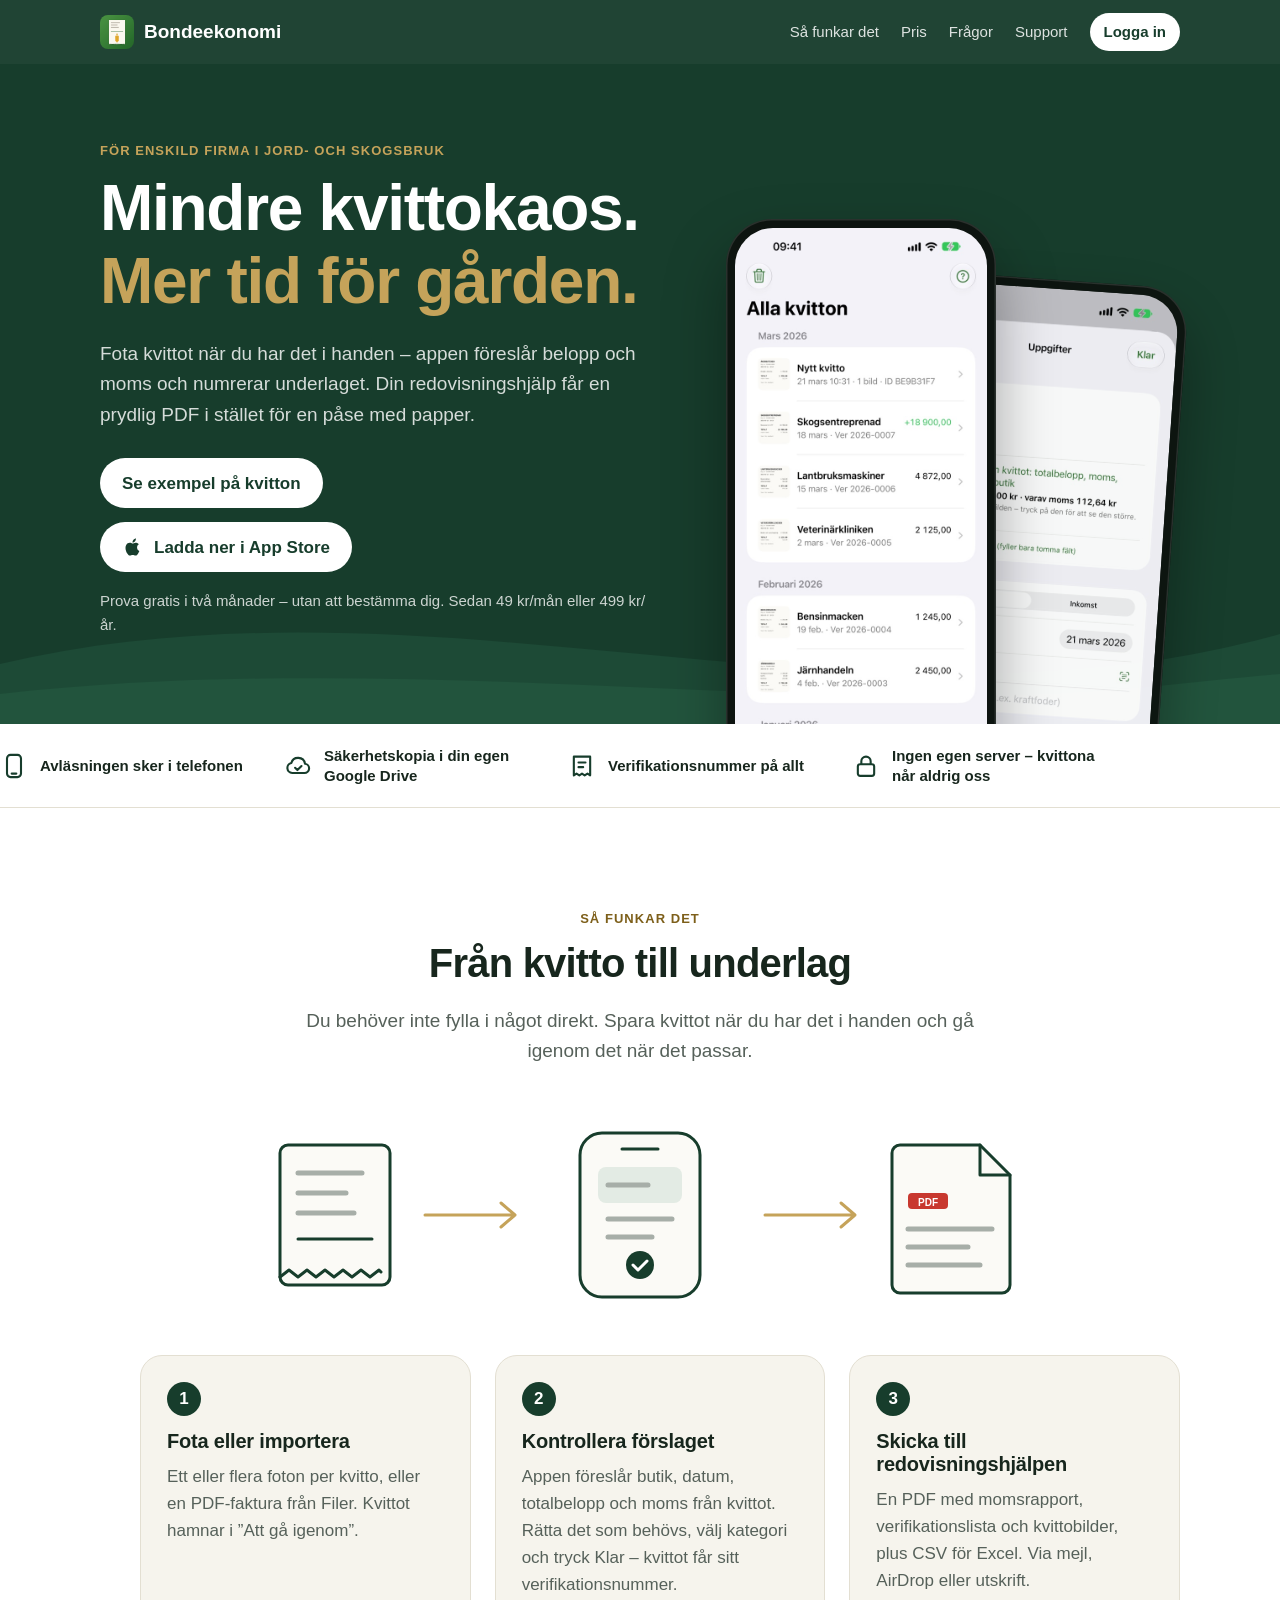
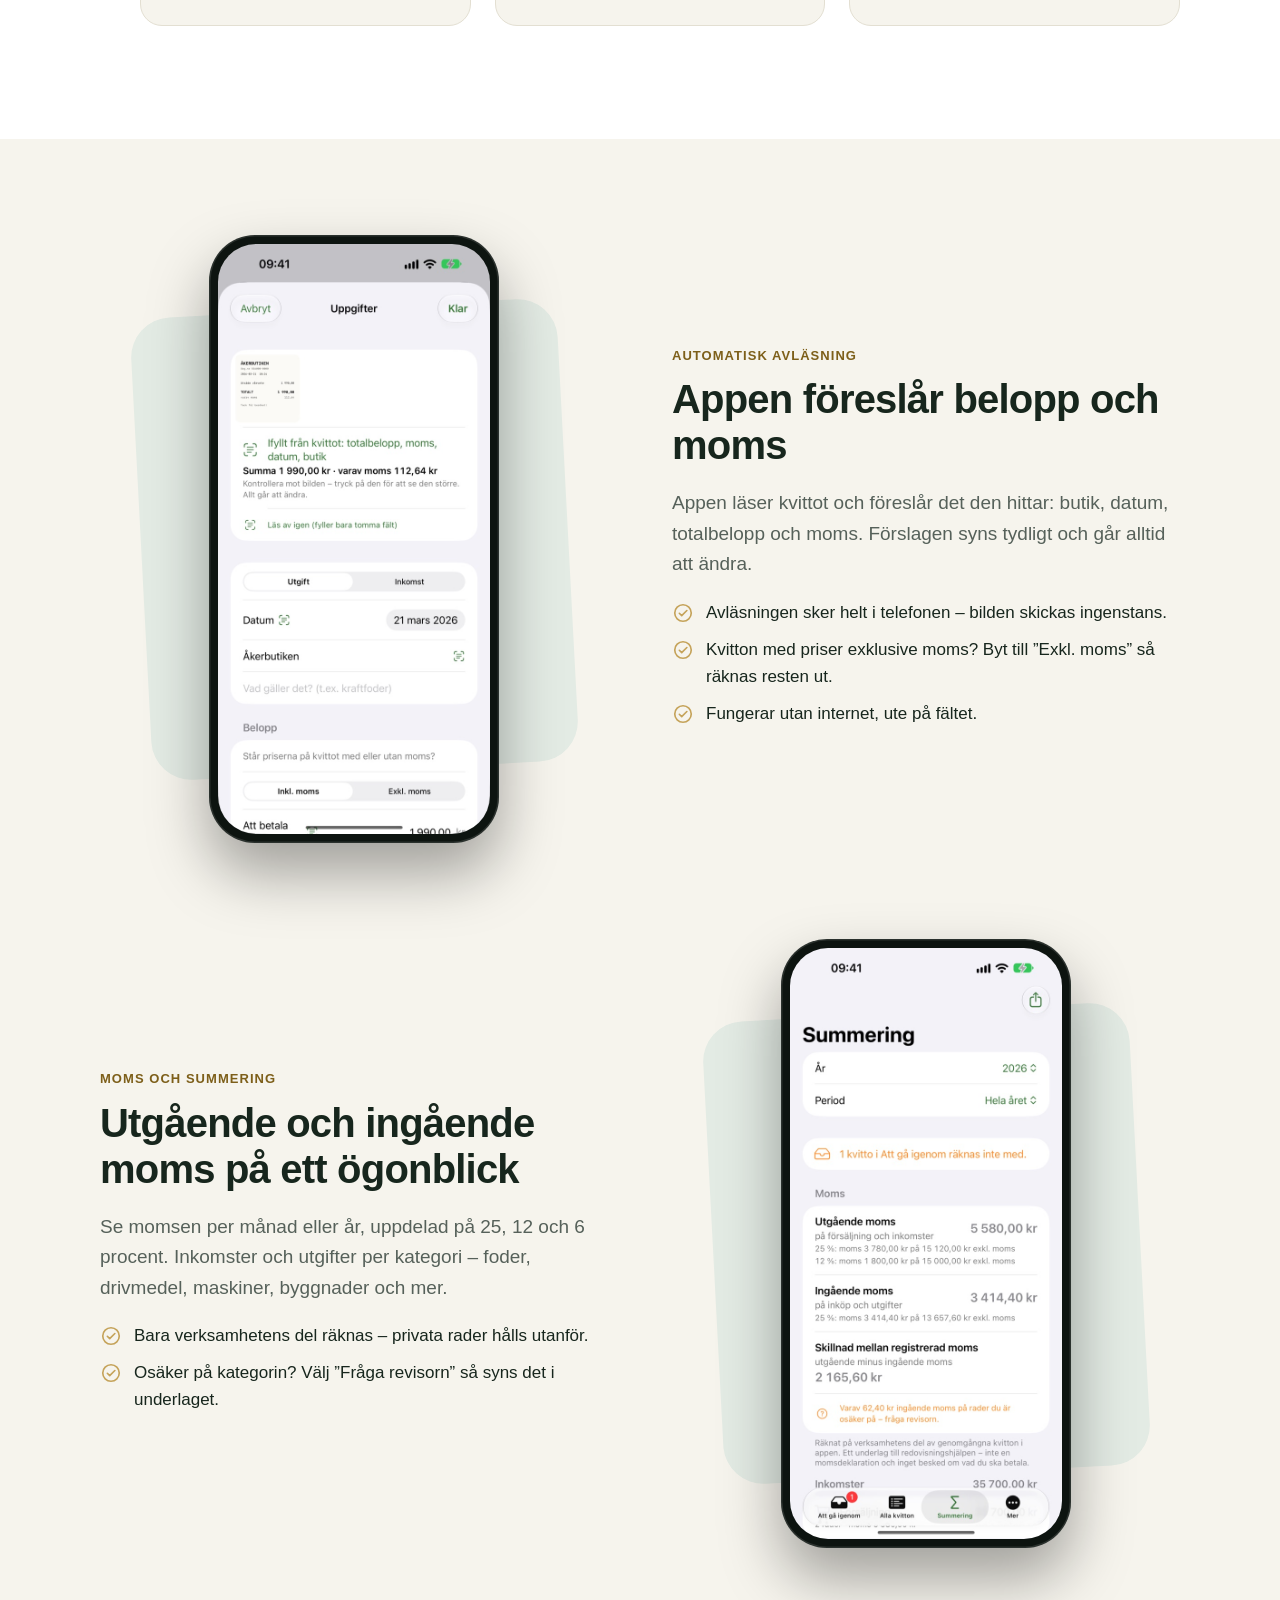
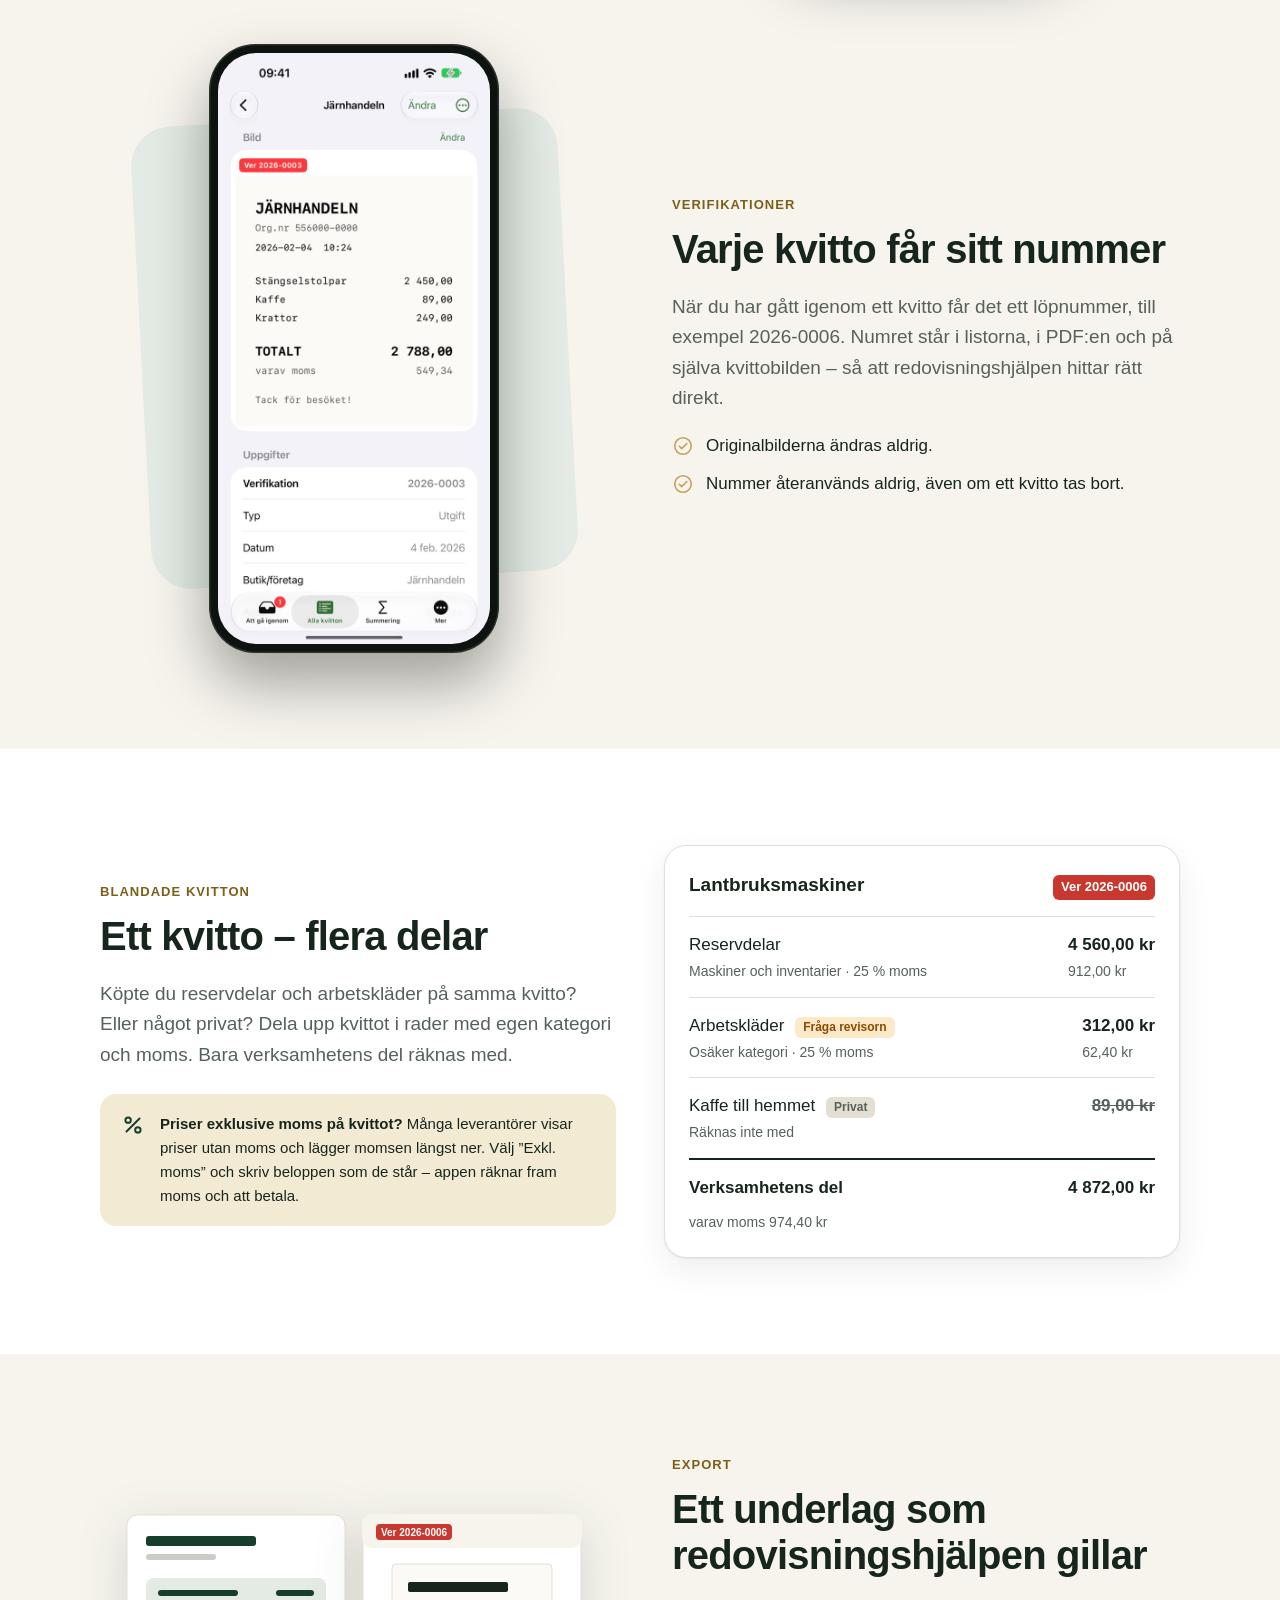
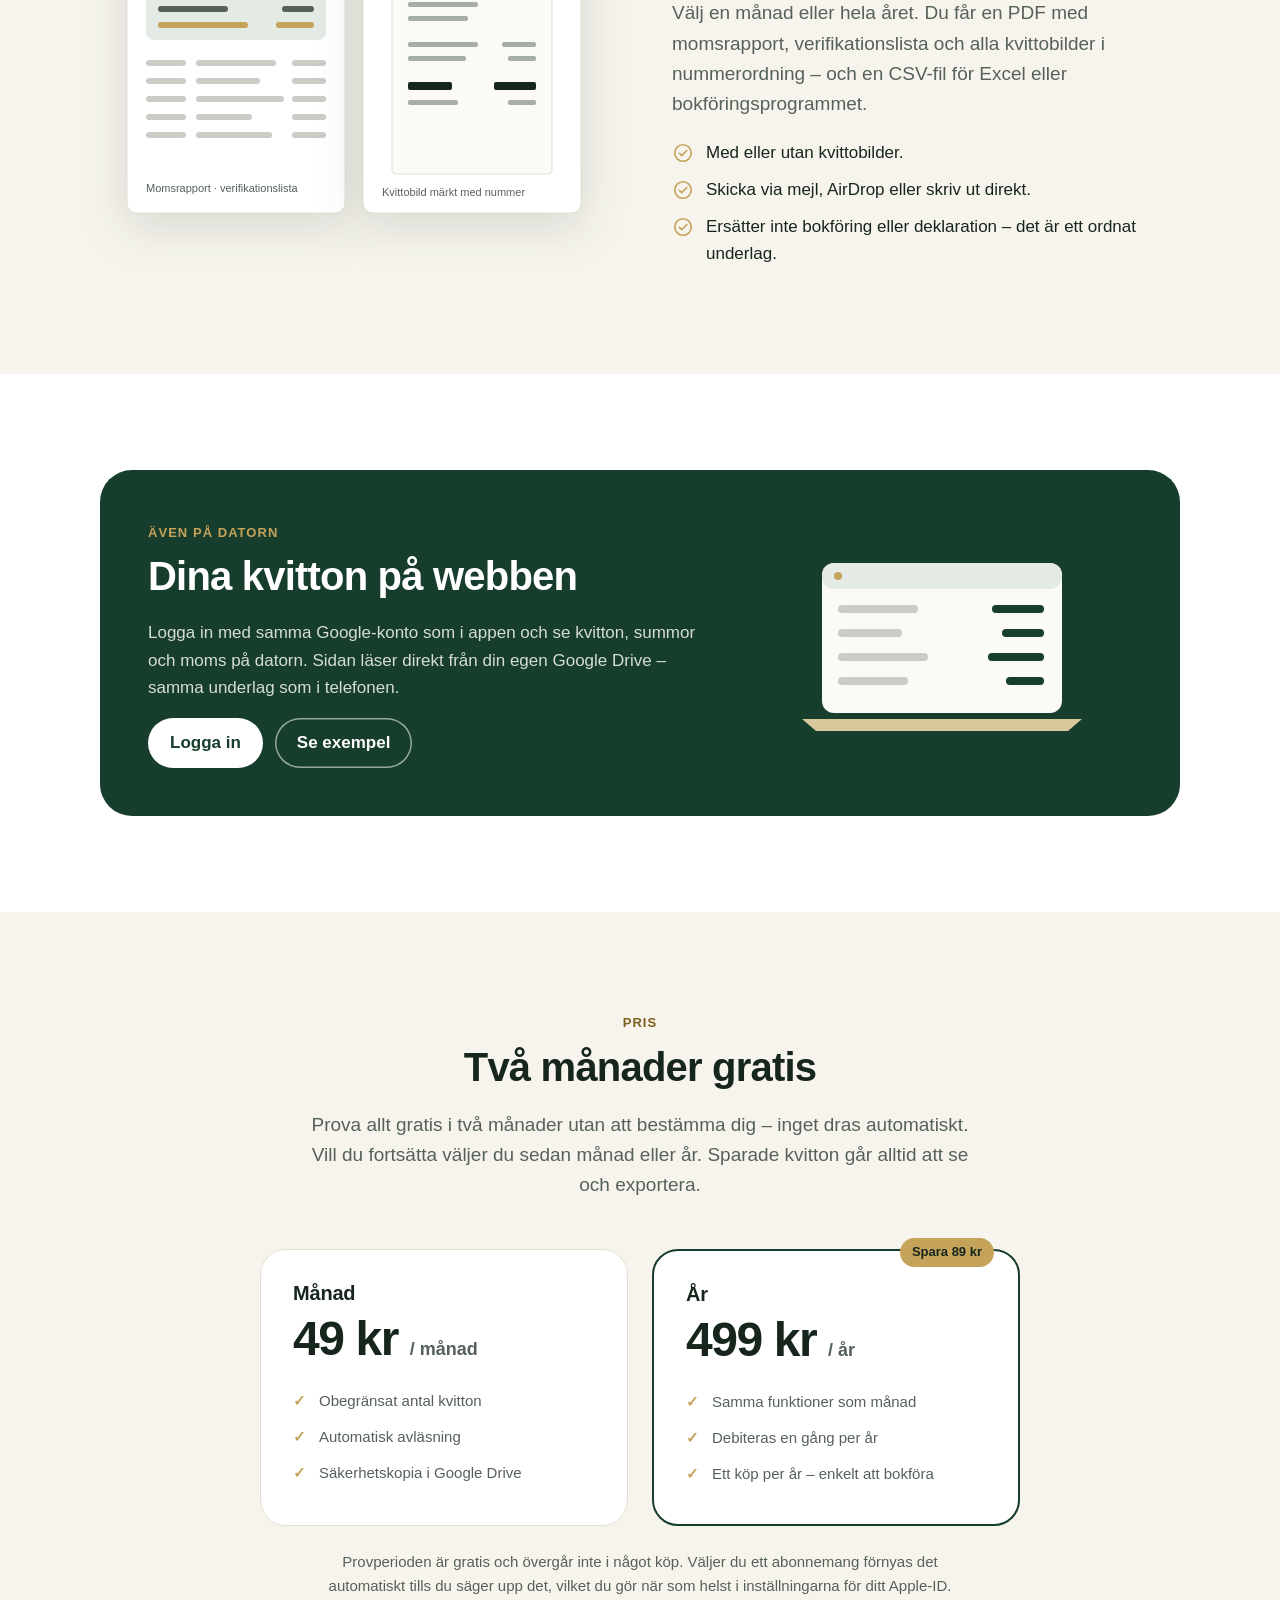
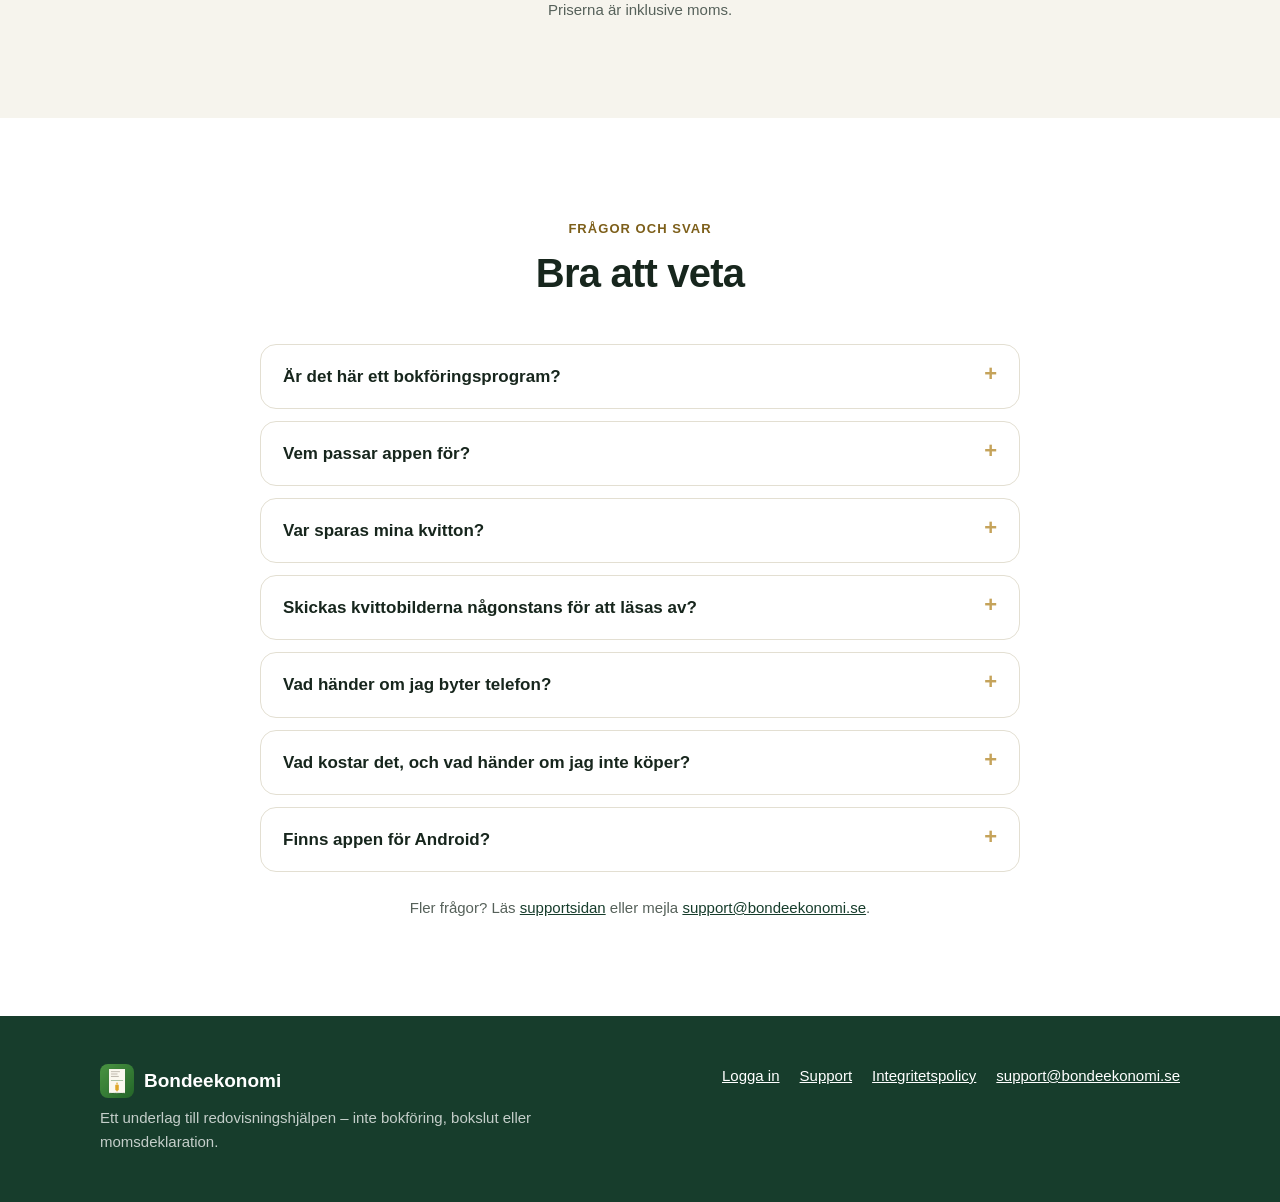
==== commit a82a78f8: "Appen finns i App Store: länk, priser 49 kr/mån eller 499 kr/år med två månader gratis, Koppla Googl" ====
--- a/index.html
+++ b/index.html
@@ -2,6 +2,7 @@
 <html lang="sv">
 <head>
   <meta charset="utf-8">
+  <meta http-equiv="Content-Security-Policy" content="default-src 'none'; img-src 'self'; style-src 'self'; base-uri 'self'; form-action 'none'; object-src 'none'">
   <meta name="viewport" content="width=device-width, initial-scale=1">
   <title>Bondeekonomi – kvitton och moms för jord- och skogsbruk</title>
   <meta name="description" content="Fota kvitton och fakturor, få belopp och moms avlästa direkt i telefonen och ge redovisningshjälpen ett ordnat underlag med verifikationsnummer. För enskild firma inom jord- och skogsbruk.">
@@ -25,7 +26,7 @@
   <a class="hoppa" href="#innehåll">Hoppa till innehållet</a>
 
   <!-- Återanvända linjeikoner -->
-  <svg width="0" height="0" style="position:absolute" aria-hidden="true">
+  <svg width="0" height="0" class="ikonbank" aria-hidden="true">
     <defs>
       <symbol id="i-kamera" viewBox="0 0 24 24"><path d="M4 8h3l2-3h6l2 3h3a1 1 0 0 1 1 1v9a1 1 0 0 1-1 1H4a1 1 0 0 1-1-1V9a1 1 0 0 1 1-1z" fill="none" stroke="currentColor" stroke-width="1.8" stroke-linejoin="round"/><circle cx="12" cy="13" r="3.5" fill="none" stroke="currentColor" stroke-width="1.8"/></symbol>
       <symbol id="i-telefon" viewBox="0 0 24 24"><rect x="6" y="2.5" width="12" height="19" rx="3" fill="none" stroke="currentColor" stroke-width="1.8"/><path d="M10 18.5h4" stroke="currentColor" stroke-width="1.8" stroke-linecap="round"/></symbol>
@@ -66,8 +67,8 @@
           <div class="knappar">
             <a class="knapp ljus" href="app/?demo">Se exempel på kvitton</a>
           </div>
-          <p class="status"><svg aria-hidden="true"><use href="#i-apple"/></svg>Kommer snart till App Store för iPhone</p>
-          <p class="liten">Prova gratis i 30 dagar. Sedan fullversion för 249 kr – betala en gång.</p>
+          <p><a class="knapp ljus" href="https://apps.apple.com/se/app/id6826544700"><svg aria-hidden="true"><use href="#i-apple"/></svg>Ladda ner i App Store</a></p>
+          <p class="liten">Prova gratis i två månader – utan att bestämma dig. Sedan 49 kr/mån eller 499 kr/år.</p>
         </div>
         <div class="telefoner" aria-hidden="true">
           <div class="telefon"><img src="bilder/kvitton.jpg" alt="" width="600" height="1303"></div>
@@ -277,16 +278,23 @@
       <div class="ram">
         <div class="rubrik">
           <span class="etikett">Pris</span>
-          <h2>Prova gratis. Betala en gång.</h2>
-          <p class="ingress">Introduktionserbjudande under våra första två månader i App Store. Sparade kvitton går alltid att se och exportera.</p>
-        </div>
-        <div class="pris vald ensam">
-          <span class="spara">Introduktionspris</span>
-          <h3>Fullversion</h3>
-          <div class="belopp">249 kr <small>engångsköp</small></div>
-          <ul><li>Först 30 dagar gratis – inget dras automatiskt</li><li>Ingen månadsavgift och ingen förnyelse</li><li>Obegränsat antal kvitton och automatisk avläsning</li><li>Säkerhetskopia i din Google Drive</li><li>Fullversionen är din även när erbjudandet tagit slut</li></ul>
-        </div>
-        <p class="prisnot">Efter introduktionen erbjuds nya kunder abonnemang för 49 kr i månaden eller 499 kr om året. Köpet görs via ditt Apple-konto.</p>
+          <h2>Två månader gratis</h2>
+          <p class="ingress">Prova allt gratis i två månader utan att bestämma dig – inget dras automatiskt. Vill du fortsätta väljer du sedan månad eller år. Sparade kvitton går alltid att se och exportera.</p>
+        </div>
+        <div class="priser">
+          <div class="pris">
+            <h3>Månad</h3>
+            <div class="belopp">49 kr <small>/ månad</small></div>
+            <ul><li>Obegränsat antal kvitton</li><li>Automatisk avläsning</li><li>Säkerhetskopia i Google Drive</li></ul>
+          </div>
+          <div class="pris vald">
+            <span class="spara">Spara 89 kr</span>
+            <h3>År</h3>
+            <div class="belopp">499 kr <small>/ år</small></div>
+            <ul><li>Samma funktioner som månad</li><li>Debiteras en gång per år</li><li>Ett köp per år – enkelt att bokföra</li></ul>
+          </div>
+        </div>
+        <p class="prisnot">Provperioden är gratis och övergår inte i något köp. Väljer du ett abonnemang förnyas det automatiskt tills du säger upp det, vilket du gör när som helst i inställningarna för ditt Apple-ID. Priserna är inklusive moms.</p>
       </div>
     </section>
 
@@ -303,7 +311,7 @@
           <details><summary>Var sparas mina kvitton?</summary><p>I telefonen. Om du vill även i en mapp som heter Bondeekonomi i din egen Google Drive. Appen ser bara filer den själv har skapat. Vi har ingen egen server och sparar inga kvitton hos oss.</p></details>
           <details><summary>Skickas kvittobilderna någonstans för att läsas av?</summary><p>Nej. Avläsningen av belopp, moms, datum och butik görs helt i telefonen.</p></details>
           <details><summary>Vad händer om jag byter telefon?</summary><p>Logga in med samma Google-konto i appen på den nya telefonen, så kommer kvittona tillbaka från säkerhetskopian – utan dubbletter.</p></details>
-          <details><summary>Vad kostar det, och vad händer om jag inte köper?</summary><p>Under introduktionen provar du gratis i 30 dagar. Sedan kostar fullversionen 249 kr – en gång. Inget dras automatiskt när provperioden tar slut. Sparade kvitton kan du alltid se, rätta och exportera, även utan köp. Nya kvitton, avläsning och säkerhetskopia kräver fullversionen.</p></details>
+          <details><summary>Vad kostar det, och vad händer om jag inte köper?</summary><p>Du provar gratis i två månader utan att bestämma dig – inget dras automatiskt. Vill du fortsätta kostar Bondeekonomi sedan 49 kr i månaden eller 499 kr om året. Sparade kvitton kan du alltid se, rätta och exportera, även utan köp. Nya kvitton, avläsning och säkerhetskopia kräver fullversionen.</p></details>
           <details><summary>Finns appen för Android?</summary><p>Inte än. Bondeekonomi finns för iPhone. Kvittona går att se på webben från vilken dator som helst.</p></details>
         </div>
         <p class="prisnot">Fler frågor? Läs <a href="support.html">supportsidan</a> eller mejla <a href="mailto:support@bondeekonomi.se">support@bondeekonomi.se</a>.</p>
--- a/hem.css
+++ b/hem.css
@@ -48,6 +48,7 @@
 @media (prefers-color-scheme: dark) { a { color: #9fd0ae; } }
 
 .ram { max-width: 1120px; margin: 0 auto; padding: 0 20px; }
+.ikonbank { position: absolute; }
 .hoppa { position: absolute; left: -9999px; }
 .hoppa:focus { left: 16px; top: 16px; z-index: 10; background: var(--yta); padding: 8px 12px; border-radius: 8px; }
 :focus-visible { outline: 3px solid var(--guld); outline-offset: 3px; }
